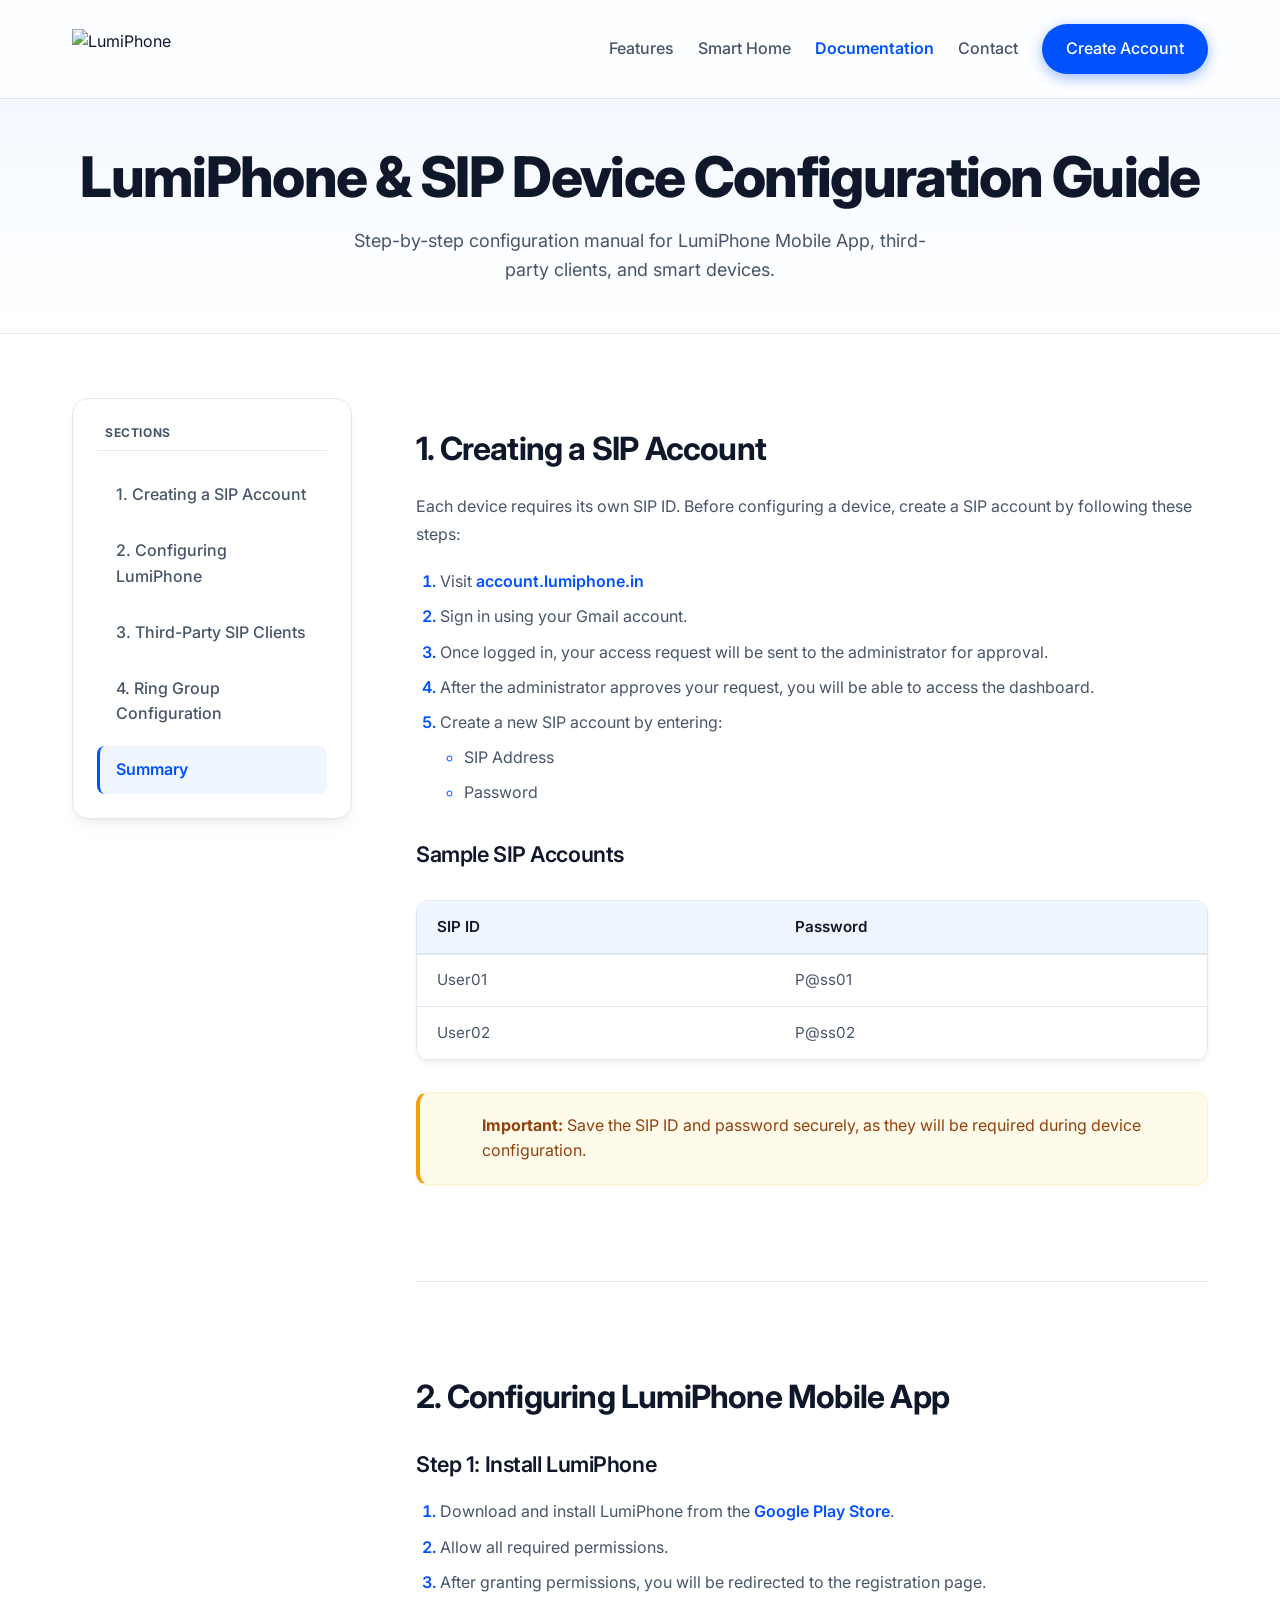
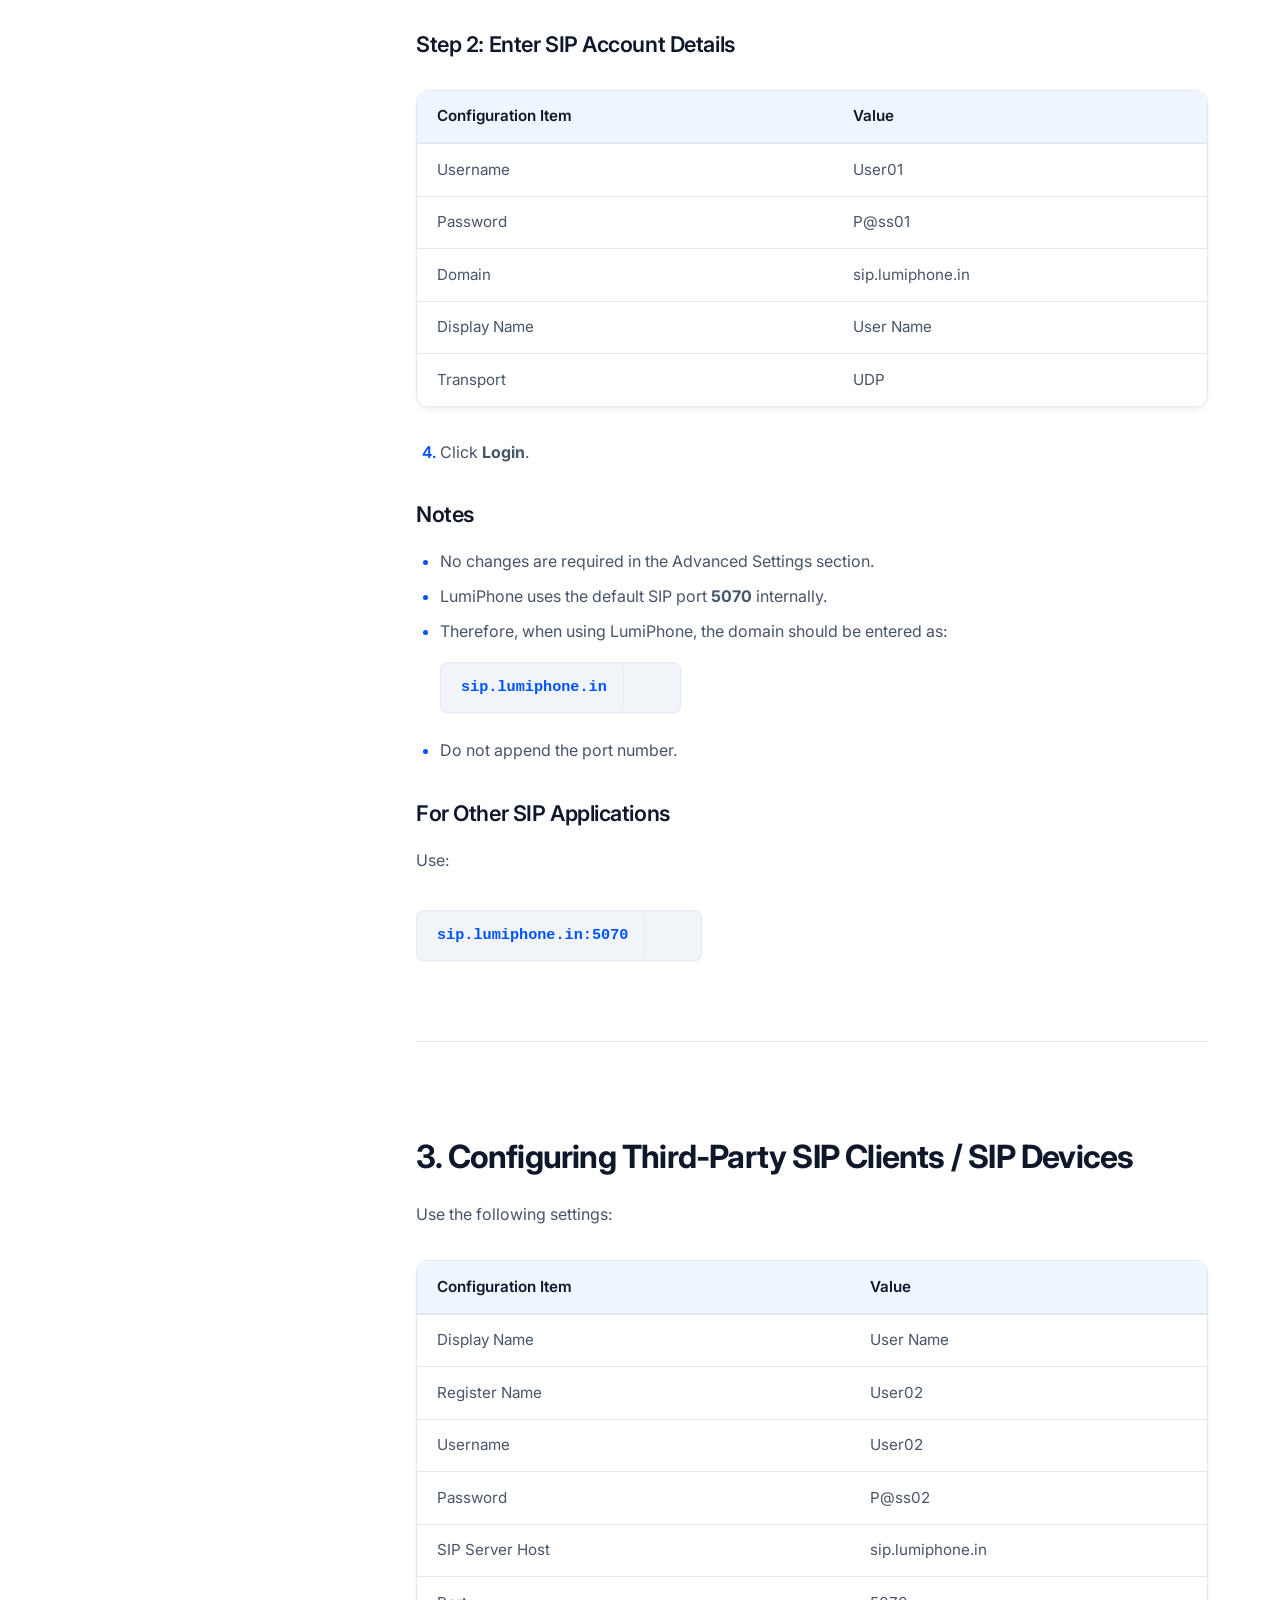
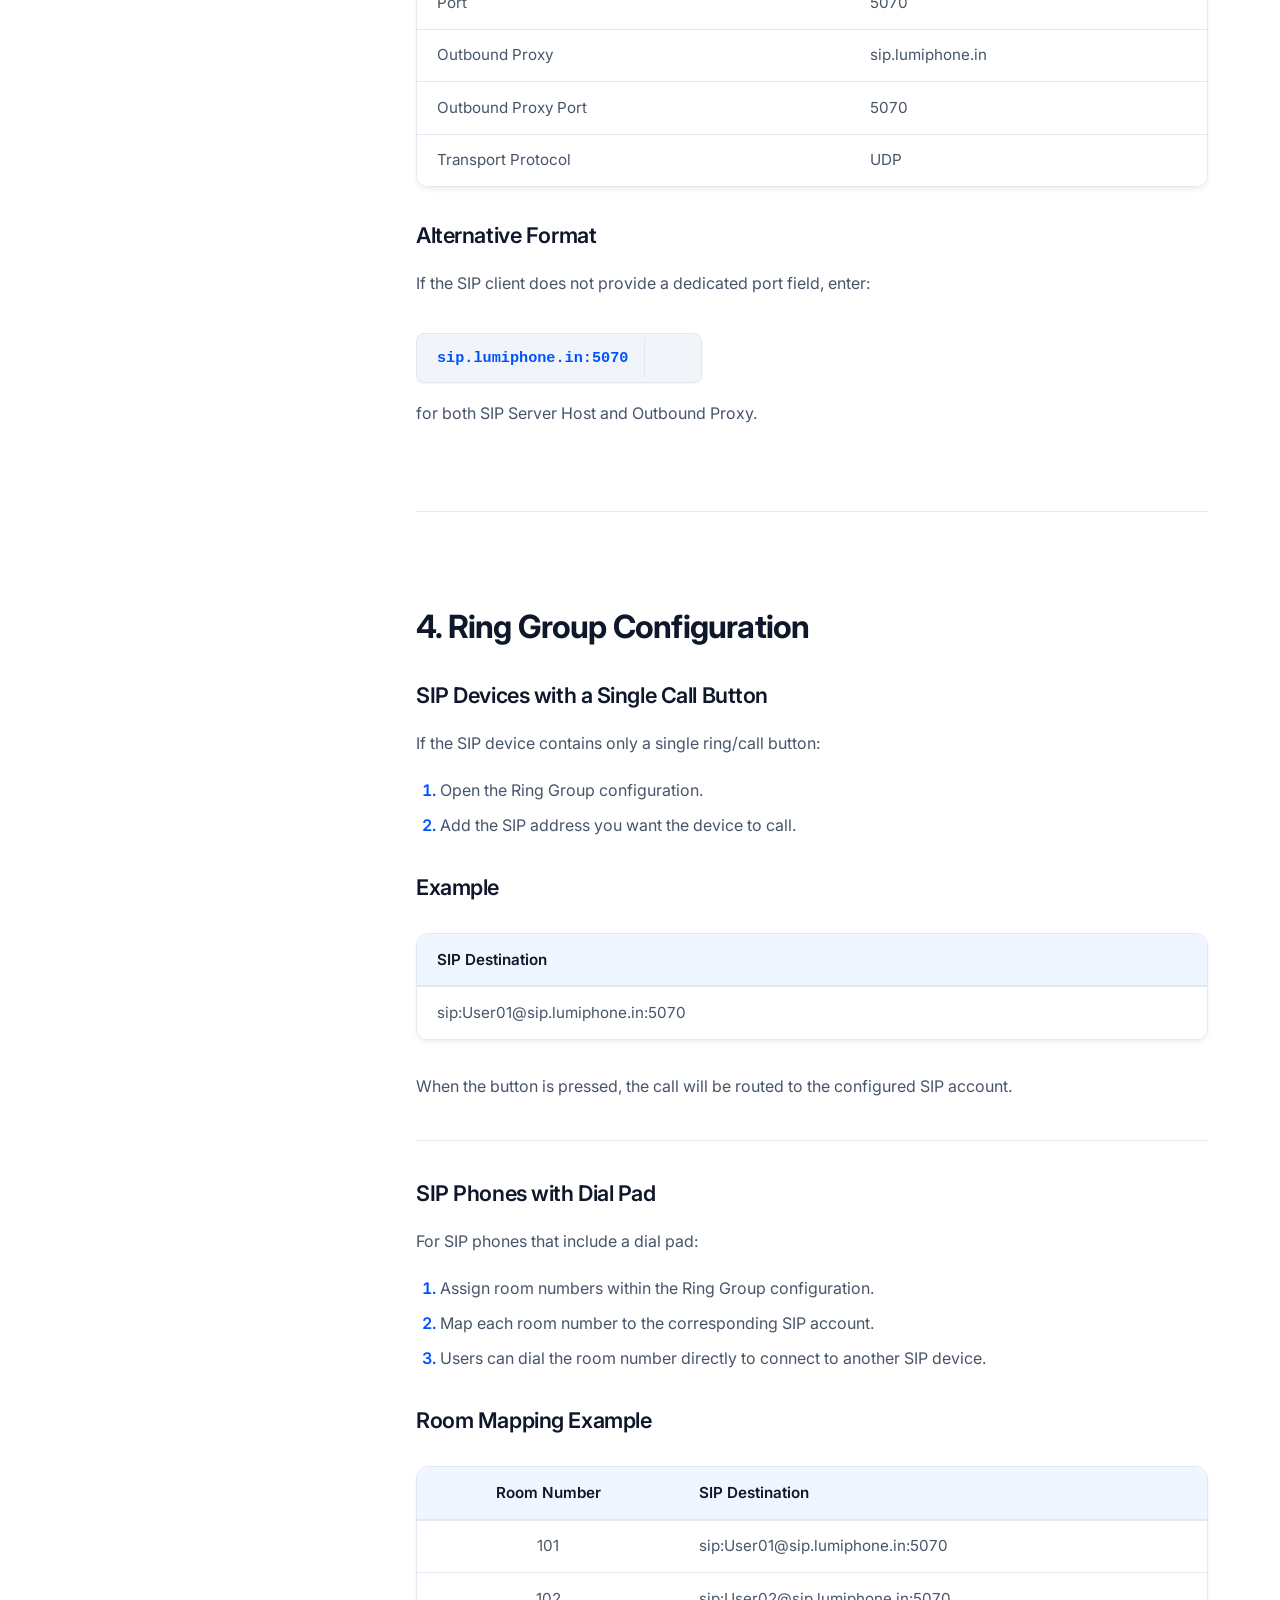
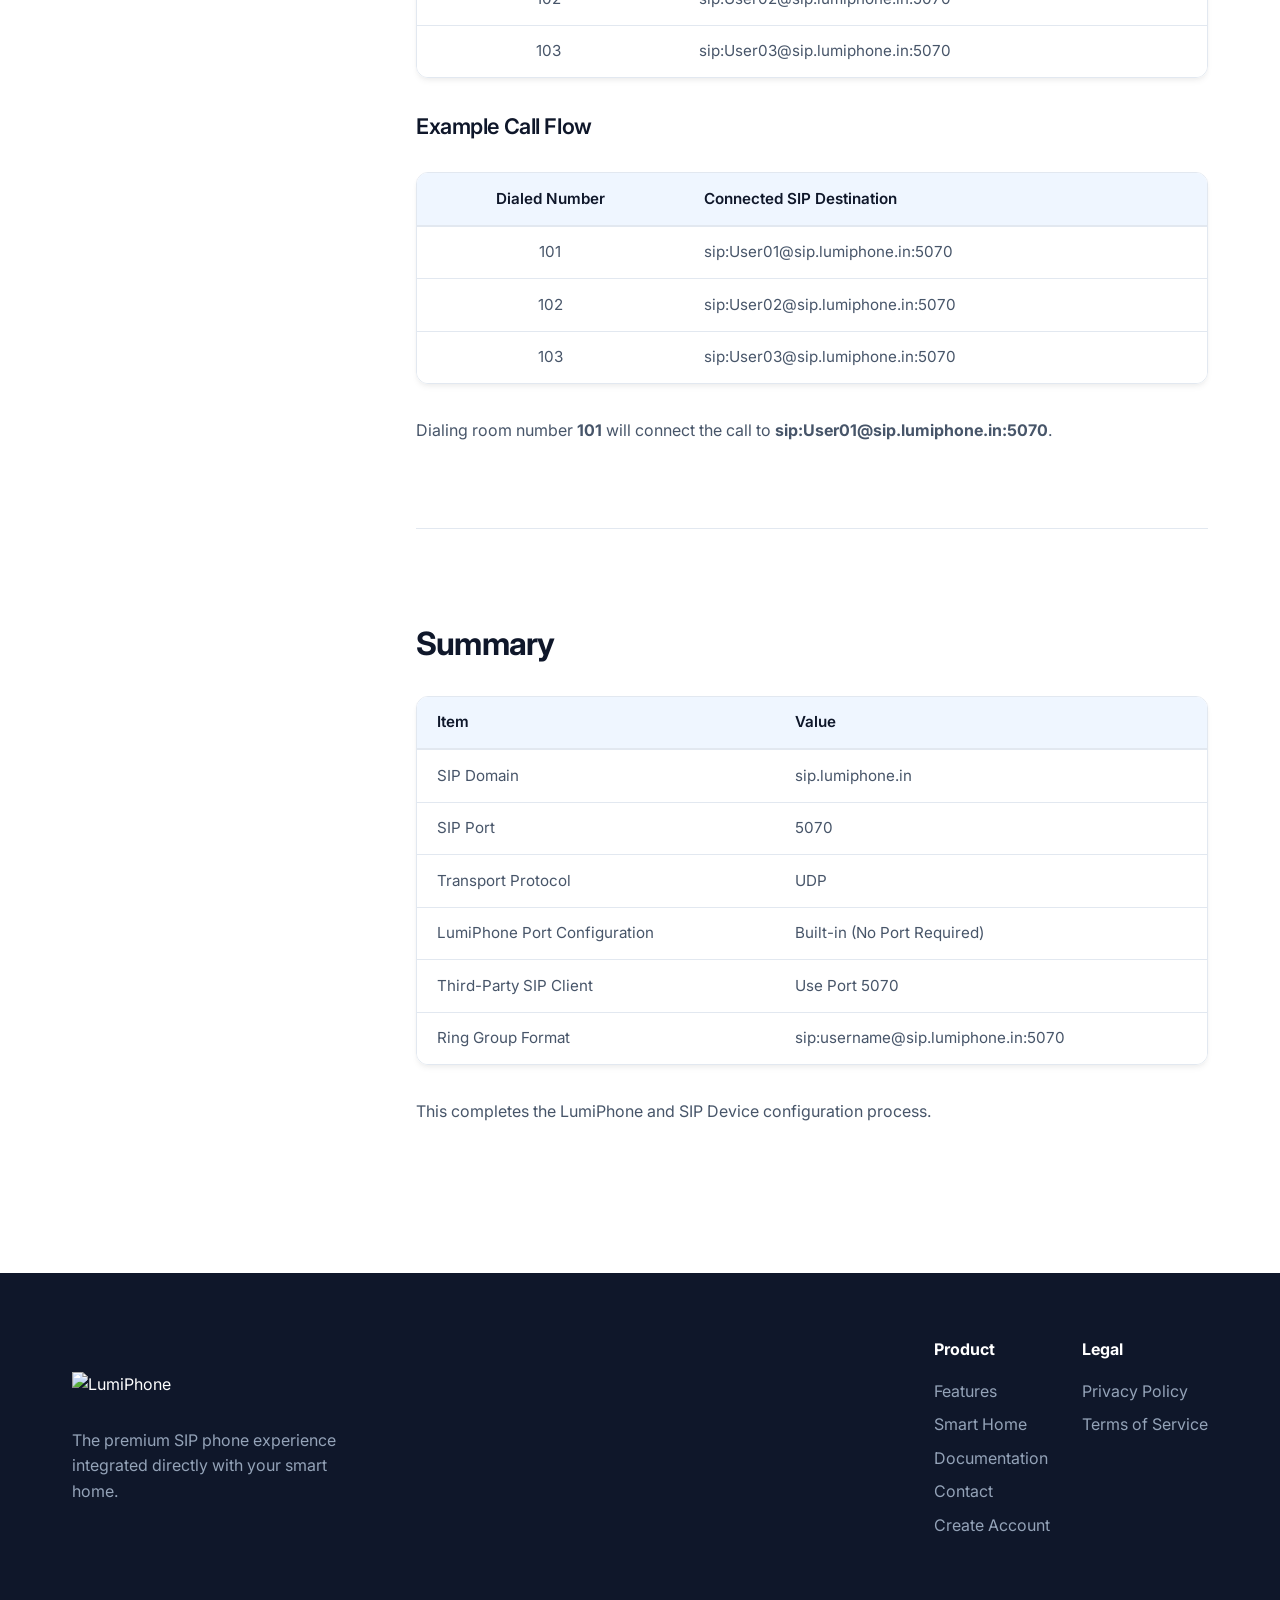
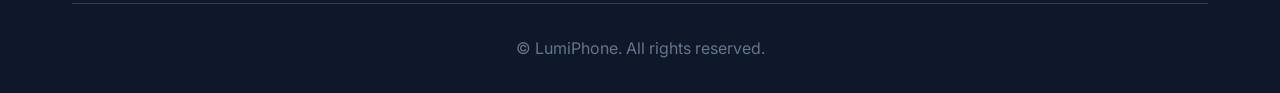
==== documentation.html @ 64482af0 "add" ====
<!DOCTYPE html>
<html lang="en">
<head>
  <meta charset="UTF-8">
  <meta name="viewport" content="width=device-width, initial-scale=1.0">
  <title>Documentation | LumiPhone</title>
  <meta name="description" content="LumiPhone & SIP Device Configuration Guide. Learn how to create a SIP account, configure the LumiPhone mobile app, setup third-party SIP clients or devices, and configure ring groups.">
  <link rel="stylesheet" href="style.css">
  <!-- Load Lucide Icons -->
  <script src="https://unpkg.com/lucide@latest"></script>
  <style>
    /* Documentation Page Layout and Styles */
    .doc-header {
      padding-top: 9rem;
      padding-bottom: 3rem;
      background: linear-gradient(180deg, var(--accent-blue) 0%, rgba(255,255,255,0) 100%);
      text-align: center;
      border-bottom: 1px solid var(--border-color);
    }
    
    .doc-header h1 {
      font-size: clamp(2.25rem, 5vw, 3.5rem);
      margin-bottom: 1rem;
      color: var(--text-primary);
      font-weight: 800;
      letter-spacing: -0.03em;
    }

    .doc-container {
      display: flex;
      gap: 4rem;
      max-width: 1200px;
      margin: 4rem auto 8rem;
      padding: 0 2rem;
    }

    .doc-sidebar {
      width: 280px;
      flex-shrink: 0;
      position: sticky;
      top: 100px;
      height: fit-content;
      align-self: flex-start;
      background: white;
      border-radius: 16px;
      padding: 1.5rem;
      border: 1px solid var(--border-color);
      box-shadow: 0 10px 15px -3px rgba(0, 0, 0, 0.05), 0 4px 6px -2px rgba(0, 0, 0, 0.05);
    }

    .doc-sidebar-title {
      font-size: 0.75rem;
      font-weight: 700;
      text-transform: uppercase;
      letter-spacing: 0.05em;
      color: var(--text-secondary);
      margin-bottom: 1.25rem;
      padding-left: 0.5rem;
      border-bottom: 1px solid var(--border-color);
      padding-bottom: 0.5rem;
    }

    .doc-sidebar-menu {
      list-style: none;
      margin: 0;
      padding: 0;
      display: flex;
      flex-direction: column;
      gap: 0.5rem;
    }

    .doc-sidebar-link {
      display: block;
      padding: 0.7rem 1rem;
      border-radius: 8px;
      color: var(--text-secondary);
      font-weight: 500;
      transition: all 0.2s ease;
      border-left: 3px solid transparent;
    }

    .doc-sidebar-link:hover {
      color: var(--primary-blue);
      background-color: var(--accent-blue);
    }

    .doc-sidebar-link.active {
      color: var(--primary-blue);
      background-color: var(--accent-blue);
      border-left-color: var(--primary-blue);
      font-weight: 600;
    }

    .doc-content {
      flex: 1;
      min-width: 0;
    }

    .doc-section {
      padding-top: 2rem;
      margin-bottom: 4rem;
      border-bottom: 1px solid var(--border-color);
      padding-bottom: 4rem;
    }

    .doc-section:last-child {
      border-bottom: none;
      margin-bottom: 0;
      padding-bottom: 0;
    }

    .doc-section h2 {
      font-size: 2rem;
      margin-bottom: 1.5rem;
      color: var(--text-primary);
      font-weight: 700;
      letter-spacing: -0.025em;
      scroll-margin-top: 110px; /* Offset for sticky nav when anchor is clicked */
    }

    .doc-section h3 {
      font-size: 1.35rem;
      margin-top: 2.25rem;
      margin-bottom: 1.25rem;
      color: var(--text-primary);
      font-weight: 600;
    }

    .doc-section h4 {
      font-size: 1.15rem;
      margin-top: 1.75rem;
      margin-bottom: 1rem;
      color: var(--text-primary);
      font-weight: 600;
    }

    .doc-section p {
      margin-bottom: 1.25rem;
      color: var(--text-secondary);
      line-height: 1.75;
    }

    /* Lists styling */
    .doc-section ol, .doc-section ul {
      margin-left: 1.5rem;
      margin-bottom: 1.5rem;
    }

    .doc-section li {
      margin-bottom: 0.5rem;
      color: var(--text-secondary);
      line-height: 1.7;
    }

    .doc-section ol li::marker {
      color: var(--primary-blue);
      font-weight: 600;
    }

    .doc-section ul li::marker {
      color: var(--primary-blue);
    }

    .doc-section ul ul, .doc-section ol ul {
      margin-top: 0.5rem;
      margin-bottom: 0.5rem;
    }

    /* Code Block with Copy Button styling */
    .code-wrapper {
      display: inline-flex;
      align-items: center;
      background-color: #f1f5f9;
      border: 1px solid var(--border-color);
      border-radius: 8px;
      margin: 1rem 0;
      position: relative;
      max-width: 100%;
      box-shadow: 0 1px 2px 0 rgba(0, 0, 0, 0.05);
    }

    .code-block {
      margin: 0;
      border: none;
      background: transparent;
      color: var(--primary-blue);
      font-family: 'Courier New', Courier, monospace;
      padding: 0.75rem 1rem 0.75rem 1.25rem;
      font-size: 0.95rem;
      font-weight: 600;
      word-break: break-all;
    }

    .copy-btn {
      background: transparent;
      border: none;
      padding: 0.75rem 1.25rem;
      cursor: pointer;
      color: var(--text-secondary);
      display: flex;
      align-items: center;
      justify-content: center;
      border-left: 1px solid var(--border-color);
      transition: all 0.2s ease;
      border-top-right-radius: 8px;
      border-bottom-right-radius: 8px;
    }

    .copy-btn:hover {
      color: var(--primary-blue);
      background-color: var(--accent-blue);
    }

    /* Styled Tables */
    .table-container {
      width: 100%;
      overflow-x: auto;
      margin: 2rem 0;
      border-radius: 12px;
      border: 1px solid var(--border-color);
      box-shadow: 0 4px 6px -1px rgba(0, 0, 0, 0.05), 0 2px 4px -1px rgba(0, 0, 0, 0.03);
    }

    table {
      width: 100%;
      border-collapse: collapse;
      font-size: 0.95rem;
      background-color: white;
    }

    th, td {
      padding: 0.85rem 1.25rem;
      text-align: left;
      white-space: nowrap; /* Prevent table lines from breaking to next line */
    }

    th {
      background-color: var(--accent-blue);
      color: var(--text-primary);
      font-weight: 600;
      border-bottom: 2px solid var(--border-color);
    }

    td {
      border-bottom: 1px solid var(--border-color);
      color: var(--text-secondary);
    }

    tr:last-child td {
      border-bottom: none;
    }

    tr:hover td {
      background-color: #f8fafc;
    }

    /* Styled Alert Box */
    .alert {
      display: flex;
      gap: 1rem;
      background-color: #fffbeb;
      border-left: 4px solid #f59e0b;
      padding: 1.25rem 1.5rem;
      border-radius: 12px;
      margin: 2rem 0;
      color: #92400e;
      border-top: 1px solid #fef3c7;
      border-right: 1px solid #fef3c7;
      border-bottom: 1px solid #fef3c7;
      box-shadow: 0 2px 4px rgba(245, 158, 11, 0.05);
    }

    .alert i {
      flex-shrink: 0;
      color: #d97706;
      width: 22px;
      height: 22px;
      margin-top: 2px;
    }

    .alert div {
      line-height: 1.6;
    }

    /* Links styling in content */
    .doc-link {
      color: var(--primary-blue);
      text-decoration: none;
      font-weight: 600;
      transition: color 0.2s ease, border-bottom 0.2s ease;
      border-bottom: 1px solid transparent;
    }

    .doc-link:hover {
      color: var(--primary-blue-hover);
      border-bottom-color: var(--primary-blue-hover);
    }

    @media (max-width: 992px) {
      .doc-container {
        flex-direction: column;
        margin-top: 3rem;
        gap: 3rem;
      }

      .doc-sidebar {
        width: 100%;
        position: relative;
        top: 0;
        border-bottom: 1px solid var(--border-color);
        padding-bottom: 2rem;
      }

      .doc-sidebar-menu {
        flex-direction: row;
        flex-wrap: wrap;
        gap: 0.5rem;
      }

      .doc-sidebar-link {
        padding: 0.5rem 1rem;
        font-size: 0.9rem;
      }
    }

    /* Mobile font reduction rule */
    @media (max-width: 768px) {
      .doc-container {
        padding: 0 1.25rem;
        margin-top: 2rem;
        gap: 2rem;
      }

      .doc-sidebar {
        padding: 1rem;
        border-radius: 12px;
      }

      .doc-sidebar-menu {
        gap: 0.25rem;
      }

      .doc-sidebar-link {
        padding: 0.4rem 0.75rem;
        font-size: 0.825rem;
      }

      .doc-header {
        padding-top: 7rem;
        padding-bottom: 2rem;
      }

      .doc-header h1 {
        font-size: 1.75rem;
      }

      .doc-header p {
        font-size: 0.95rem !important;
      }

      .doc-section {
        margin-bottom: 2.5rem;
        padding-bottom: 2.5rem;
      }

      .doc-section h2 {
        font-size: 1.45rem;
        margin-bottom: 1rem;
      }

      .doc-section h3 {
        font-size: 1.15rem;
        margin-top: 1.75rem;
        margin-bottom: 0.85rem;
      }

      .doc-section h4 {
        font-size: 1.05rem;
        margin-top: 1.5rem;
      }

      .doc-section p, 
      .doc-section li,
      .alert div {
        font-size: 0.875rem; /* Reduced font size of document in mobile */
        line-height: 1.6;
      }

      .code-wrapper {
        margin: 0.5rem 0;
      }

      .code-block {
        padding: 0.6rem 0.75rem 0.6rem 1rem;
        font-size: 0.85rem;
      }

      .copy-btn {
        padding: 0.6rem 0.75rem;
      }

      table {
        font-size: 0.85rem;
      }

      th, td {
        padding: 0.65rem 0.95rem;
      }

      .alert {
        padding: 1rem 1.25rem;
        margin: 1.5rem 0;
      }

      .alert i {
        width: 18px;
        height: 18px;
      }
    }
  </style>
</head>
<body>

  <!-- Navbar -->
  <nav class="navbar" id="navbar">
    <div class="container flex justify-between items-center relative">
      <div class="flex items-center gap-2">
        <a href="index.html" style="display: flex; align-items: center;">
          <img src="https://lumielectronics.com/wp-content/uploads/2025/09/logo-06-removebg-preview-removebg-preview.png" alt="LumiPhone" style="height: 40px; width: auto; object-fit: contain;">
        </a>
      </div>

      <!-- Hamburger Button -->
      <button class="mobile-menu-btn" id="mobile-menu-btn" aria-label="Toggle Menu">
        <i data-lucide="menu" id="menu-icon"></i>
      </button>

      <!-- Nav Links -->
      <div class="nav-links" id="nav-links">
        <a href="index.html#features" class="nav-link">Features</a>
        <a href="index.html#smart-home" class="nav-link">Smart Home</a>
        <a href="documentation.html" class="nav-link active" style="color: var(--primary-blue); font-weight: 600;">Documentation</a>
        <a href="contact.html" class="nav-link">Contact</a>
        <a href="https://account.lumiphone.in" target="_blank" rel="noopener noreferrer" class="btn btn-primary nav-cta">
          Create Account
        </a>
      </div>
    </div>
  </nav>

  <!-- Doc Header -->
  <header class="doc-header">
    <div class="container">
      <h1>LumiPhone & SIP Device Configuration Guide</h1>
      <p class="text-secondary" style="font-size: 1.125rem; max-width: 600px; margin: 0 auto;">
        Step-by-step configuration manual for LumiPhone Mobile App, third-party clients, and smart devices.
      </p>
    </div>
  </header>

  <!-- Doc Container -->
  <div class="doc-container">
    
    <!-- Sidebar Navigation -->
    <aside class="doc-sidebar">
      <div class="doc-sidebar-title">Sections</div>
      <ul class="doc-sidebar-menu">
        <li><a href="#creating-sip-account" class="doc-sidebar-link active">1. Creating a SIP Account</a></li>
        <li><a href="#configuring-lumiphone" class="doc-sidebar-link">2. Configuring LumiPhone</a></li>
        <li><a href="#configuring-third-party" class="doc-sidebar-link">3. Third-Party SIP Clients</a></li>
        <li><a href="#ring-group-configuration" class="doc-sidebar-link">4. Ring Group Configuration</a></li>
        <li><a href="#summary" class="doc-sidebar-link">Summary</a></li>
      </ul>
    </aside>

    <!-- Main Content -->
    <main class="doc-content">
      
      <!-- Section 1 -->
      <section id="creating-sip-account" class="doc-section">
        <h2>1. Creating a SIP Account</h2>
        <p>Each device requires its own SIP ID. Before configuring a device, create a SIP account by following these steps:</p>
        <ol>
          <li>Visit <a href="https://account.lumiphone.in" target="_blank" rel="noopener noreferrer" class="doc-link">account.lumiphone.in</a></li>
          <li>Sign in using your Gmail account.</li>
          <li>Once logged in, your access request will be sent to the administrator for approval.</li>
          <li>After the administrator approves your request, you will be able to access the dashboard.</li>
          <li>Create a new SIP account by entering:
            <ul>
              <li>SIP Address</li>
              <li>Password</li>
            </ul>
          </li>
        </ol>

        <h3>Sample SIP Accounts</h3>
        <div class="table-container">
          <table>
            <thead>
              <tr>
                <th>SIP ID</th>
                <th>Password</th>
              </tr>
            </thead>
            <tbody>
              <tr>
                <td>User01</td>
                <td>P@ss01</td>
              </tr>
              <tr>
                <td>User02</td>
                <td>P@ss02</td>
              </tr>
            </tbody>
          </table>
        </div>

        <div class="alert">
          <i data-lucide="alert-circle"></i>
          <div>
            <strong>Important:</strong> Save the SIP ID and password securely, as they will be required during device configuration.
          </div>
        </div>
      </section>

      <!-- Section 2 -->
      <section id="configuring-lumiphone" class="doc-section">
        <h2>2. Configuring LumiPhone Mobile App</h2>
        
        <h3>Step 1: Install LumiPhone</h3>
        <ol>
          <li>Download and install LumiPhone from the <a href="https://play.google.com/store/apps/details?id=com.lumiphone.mobile" target="_blank" rel="noopener noreferrer" class="doc-link">Google Play Store</a>.</li>
          <li>Allow all required permissions.</li>
          <li>After granting permissions, you will be redirected to the registration page.</li>
        </ol>

        <h3>Step 2: Enter SIP Account Details</h3>
        <div class="table-container">
          <table>
            <thead>
              <tr>
                <th>Configuration Item</th>
                <th>Value</th>
              </tr>
            </thead>
            <tbody>
              <tr>
                <td>Username</td>
                <td>User01</td>
              </tr>
              <tr>
                <td>Password</td>
                <td>P@ss01</td>
              </tr>
              <tr>
                <td>Domain</td>
                <td>sip.lumiphone.in</td>
              </tr>
              <tr>
                <td>Display Name</td>
                <td>User Name</td>
              </tr>
              <tr>
                <td>Transport</td>
                <td>UDP</td>
              </tr>
            </tbody>
          </table>
        </div>

        <ol start="4">
          <li>Click <strong>Login</strong>.</li>
        </ol>

        <h3>Notes</h3>
        <ul>
          <li>No changes are required in the Advanced Settings section.</li>
          <li>LumiPhone uses the default SIP port <strong>5070</strong> internally.</li>
          <li>Therefore, when using LumiPhone, the domain should be entered as:
            <br>
            <div class="code-wrapper">
              <code class="code-block">sip.lumiphone.in</code>
              <button class="copy-btn" onclick="copyCode(this, 'sip.lumiphone.in')" aria-label="Copy to clipboard" title="Copy to clipboard">
                <i data-lucide="copy" style="width: 16px; height: 16px;"></i>
              </button>
            </div>
          </li>
          <li>Do not append the port number.</li>
        </ul>

        <h3>For Other SIP Applications</h3>
        <p>Use:</p>
        <div class="code-wrapper">
          <code class="code-block">sip.lumiphone.in:5070</code>
          <button class="copy-btn" onclick="copyCode(this, 'sip.lumiphone.in:5070')" aria-label="Copy to clipboard" title="Copy to clipboard">
            <i data-lucide="copy" style="width: 16px; height: 16px;"></i>
          </button>
        </div>
      </section>

      <!-- Section 3 -->
      <section id="configuring-third-party" class="doc-section">
        <h2>3. Configuring Third-Party SIP Clients / SIP Devices</h2>
        <p>Use the following settings:</p>
        <div class="table-container">
          <table>
            <thead>
              <tr>
                <th>Configuration Item</th>
                <th>Value</th>
              </tr>
            </thead>
            <tbody>
              <tr>
                <td>Display Name</td>
                <td>User Name</td>
              </tr>
              <tr>
                <td>Register Name</td>
                <td>User02</td>
              </tr>
              <tr>
                <td>Username</td>
                <td>User02</td>
              </tr>
              <tr>
                <td>Password</td>
                <td>P@ss02</td>
              </tr>
              <tr>
                <td>SIP Server Host</td>
                <td>sip.lumiphone.in</td>
              </tr>
              <tr>
                <td>Port</td>
                <td>5070</td>
              </tr>
              <tr>
                <td>Outbound Proxy</td>
                <td>sip.lumiphone.in</td>
              </tr>
              <tr>
                <td>Outbound Proxy Port</td>
                <td>5070</td>
              </tr>
              <tr>
                <td>Transport Protocol</td>
                <td>UDP</td>
              </tr>
            </tbody>
          </table>
        </div>

        <h3>Alternative Format</h3>
        <p>If the SIP client does not provide a dedicated port field, enter:</p>
        <div class="code-wrapper">
          <code class="code-block">sip.lumiphone.in:5070</code>
          <button class="copy-btn" onclick="copyCode(this, 'sip.lumiphone.in:5070')" aria-label="Copy to clipboard" title="Copy to clipboard">
            <i data-lucide="copy" style="width: 16px; height: 16px;"></i>
          </button>
        </div>
        <p>for both SIP Server Host and Outbound Proxy.</p>
      </section>

      <!-- Section 4 -->
      <section id="ring-group-configuration" class="doc-section">
        <h2>4. Ring Group Configuration</h2>
        
        <h3>SIP Devices with a Single Call Button</h3>
        <p>If the SIP device contains only a single ring/call button:</p>
        <ol>
          <li>Open the Ring Group configuration.</li>
          <li>Add the SIP address you want the device to call.</li>
        </ol>

        <h3>Example</h3>
        <div class="table-container">
          <table>
            <thead>
              <tr>
                <th>SIP Destination</th>
              </tr>
            </thead>
            <tbody>
              <tr>
                <td>sip:User01@sip.lumiphone.in:5070</td>
              </tr>
            </tbody>
          </table>
        </div>

        <p>When the button is pressed, the call will be routed to the configured SIP account.</p>

        <hr style="margin: 2.5rem 0; border: 0; border-top: 1px solid var(--border-color);">

        <h3>SIP Phones with Dial Pad</h3>
        <p>For SIP phones that include a dial pad:</p>
        <ol>
          <li>Assign room numbers within the Ring Group configuration.</li>
          <li>Map each room number to the corresponding SIP account.</li>
          <li>Users can dial the room number directly to connect to another SIP device.</li>
        </ol>

        <h3>Room Mapping Example</h3>
        <div class="table-container">
          <table>
            <thead>
              <tr>
                <th style="text-align: center;">Room Number</th>
                <th>SIP Destination</th>
              </tr>
            </thead>
            <tbody>
              <tr>
                <td style="text-align: center;">101</td>
                <td>sip:User01@sip.lumiphone.in:5070</td>
              </tr>
              <tr>
                <td style="text-align: center;">102</td>
                <td>sip:User02@sip.lumiphone.in:5070</td>
              </tr>
              <tr>
                <td style="text-align: center;">103</td>
                <td>sip:User03@sip.lumiphone.in:5070</td>
              </tr>
            </tbody>
          </table>
        </div>

        <h3>Example Call Flow</h3>
        <div class="table-container">
          <table>
            <thead>
              <tr>
                <th style="text-align: center;">Dialed Number</th>
                <th>Connected SIP Destination</th>
              </tr>
            </thead>
            <tbody>
              <tr>
                <td style="text-align: center;">101</td>
                <td>sip:User01@sip.lumiphone.in:5070</td>
              </tr>
              <tr>
                <td style="text-align: center;">102</td>
                <td>sip:User02@sip.lumiphone.in:5070</td>
              </tr>
              <tr>
                <td style="text-align: center;">103</td>
                <td>sip:User03@sip.lumiphone.in:5070</td>
              </tr>
            </tbody>
          </table>
        </div>

        <p>Dialing room number <strong>101</strong> will connect the call to <strong>sip:User01@sip.lumiphone.in:5070</strong>.</p>
      </section>

      <!-- Summary Section -->
      <section id="summary" class="doc-section">
        <h2>Summary</h2>
        <div class="table-container">
          <table>
            <thead>
              <tr>
                <th>Item</th>
                <th>Value</th>
              </tr>
            </thead>
            <tbody>
              <tr>
                <td>SIP Domain</td>
                <td>sip.lumiphone.in</td>
              </tr>
              <tr>
                <td>SIP Port</td>
                <td>5070</td>
              </tr>
              <tr>
                <td>Transport Protocol</td>
                <td>UDP</td>
              </tr>
              <tr>
                <td>LumiPhone Port Configuration</td>
                <td>Built-in (No Port Required)</td>
              </tr>
              <tr>
                <td>Third-Party SIP Client</td>
                <td>Use Port 5070</td>
              </tr>
              <tr>
                <td>Ring Group Format</td>
                <td>sip:username@sip.lumiphone.in:5070</td>
              </tr>
            </tbody>
          </table>
        </div>

        <p>This completes the LumiPhone and SIP Device configuration process.</p>
      </section>

    </main>

  </div>

  <!-- Footer -->
  <footer class="footer">
    <div class="container">
      <div class="flex justify-between items-center" style="flex-wrap: wrap; gap: 2rem;">
        <div>
          <div class="flex items-center gap-2" style="margin-bottom: 1rem;">
            <a href="index.html" style="display: flex; align-items: center;">
              <img src="https://lumielectronics.com/wp-content/uploads/2025/09/logo-06-removebg-preview-removebg-preview.png" alt="LumiPhone" style="height: 40px; width: auto; object-fit: contain;">
            </a>
          </div>
          <p style="color: #94a3b8; max-width: 300px;">
            The premium SIP phone experience integrated directly with your smart home.
          </p>
        </div>
        <div class="flex gap-8">
          <div class="flex flex-col gap-2">
            <strong style="margin-bottom: 0.5rem; color: white;">Product</strong>
            <a href="index.html#features" class="footer-link">Features</a>
            <a href="index.html#smart-home" class="footer-link">Smart Home</a>
            <a href="documentation.html" class="footer-link">Documentation</a>
            <a href="contact.html" class="footer-link">Contact</a>
            <a href="https://account.lumiphone.in" class="footer-link">Create Account</a>
          </div>
          <div class="flex flex-col gap-2">
            <strong style="margin-bottom: 0.5rem; color: white;">Legal</strong>
            <a href="#" class="footer-link">Privacy Policy</a>
            <a href="#" class="footer-link">Terms of Service</a>
          </div>
        </div>
      </div>
      <div style="margin-top: 4rem; padding-top: 2rem; border-top: 1px solid #334155; text-align: center; color: #64748b;">
        &copy; <span id="year"></span> LumiPhone. All rights reserved.
      </div>
    </div>
  </footer>

  <script src="app.js"></script>
  <script>
    // Copy Code to Clipboard Function
    function copyCode(button, text) {
      navigator.clipboard.writeText(text).then(() => {
        const iconElement = button.querySelector('i');
        iconElement.setAttribute('data-lucide', 'check');
        iconElement.style.color = '#22c55e';
        lucide.createIcons();
        button.style.backgroundColor = '#dcfce7';
        
        setTimeout(() => {
          iconElement.setAttribute('data-lucide', 'copy');
          iconElement.style.color = '';
          button.style.backgroundColor = '';
          lucide.createIcons();
        }, 2000);
      }).catch(err => {
        console.error('Failed to copy text: ', err);
      });
    }

    // Active Sidebar Link Highlighting on Scroll
    document.addEventListener('DOMContentLoaded', () => {
      const sections = document.querySelectorAll('.doc-section');
      const sidebarLinks = document.querySelectorAll('.doc-sidebar-link');

      const options = {
        root: null,
        rootMargin: '-20% 0px -60% 0px',
        threshold: 0
      };

      const observer = new IntersectionObserver((entries) => {
        entries.forEach(entry => {
          if (entry.isIntersecting) {
            const id = entry.target.getAttribute('id');
            sidebarLinks.forEach(link => {
              if (link.getAttribute('href') === `#${id}`) {
                link.classList.add('active');
              } else {
                link.classList.remove('active');
              }
            });
          }
        });
      }, options);

      sections.forEach(section => {
        observer.observe(section);
      });
    });
  </script>
</body>
</html>
---- style.css ----
@import url('https://fonts.googleapis.com/css2?family=Inter:wght@300;400;500;600;700&display=swap');

:root {
  --bg-color: #ffffff;
  --text-primary: #0f172a;
  --text-secondary: #475569;
  --primary-blue: #0052FF;
  --primary-blue-hover: #0042cc;
  --accent-blue: #eff6ff;
  --border-color: #e2e8f0;
  
  --glass-bg: rgba(255, 255, 255, 0.8);
  --glass-border: rgba(255, 255, 255, 0.4);
}

* {
  box-sizing: border-box;
  margin: 0;
  padding: 0;
}

html {
  scroll-behavior: smooth;
}

body {
  font-family: 'Inter', sans-serif;
  background-color: var(--bg-color);
  color: var(--text-primary);
  line-height: 1.6;
  overflow-x: hidden;
  -webkit-font-smoothing: antialiased;
}

/* Typography */
h1, h2, h3, h4, h5, h6 {
  font-weight: 700;
  line-height: 1.2;
  letter-spacing: -0.02em;
}

h1 { font-size: clamp(2.5rem, 5vw, 4rem); }
h2 { font-size: clamp(2rem, 4vw, 3rem); }
h3 { font-size: 1.5rem; }

a {
  text-decoration: none;
  color: inherit;
}

/* Layout Utilities */
.container {
  max-width: 1200px;
  margin: 0 auto;
  padding: 0 2rem;
}

.flex { display: flex; }
.items-center { align-items: center; }
.justify-between { justify-content: space-between; }
.justify-center { justify-content: center; }
.flex-col { flex-direction: column; }
.gap-2 { gap: 0.5rem; }
.gap-4 { gap: 1rem; }
.gap-6 { gap: 1.5rem; }
.gap-8 { gap: 2rem; }
.gap-12 { gap: 3rem; }

.w-full { width: 100%; }
.h-full { height: 100%; }

/* Buttons */
.btn {
  display: inline-flex;
  align-items: center;
  justify-content: center;
  padding: 0.75rem 1.5rem;
  border-radius: 9999px;
  font-weight: 500;
  transition: all 0.2s cubic-bezier(0.4, 0, 0.2, 1);
  cursor: pointer;
  border: none;
  font-size: 1rem;
  gap: 0.5rem;
}

.btn-primary {
  background-color: var(--primary-blue);
  color: white;
  box-shadow: 0 4px 14px 0 rgba(0, 82, 255, 0.39);
}

.btn-primary:hover {
  background-color: var(--primary-blue-hover);
  transform: translateY(-2px);
  box-shadow: 0 6px 20px rgba(0, 82, 255, 0.4);
}

.btn-outline {
  background-color: transparent;
  color: var(--text-primary);
  border: 1px solid var(--border-color);
}

.btn-outline:hover {
  background-color: var(--accent-blue);
  border-color: var(--primary-blue);
  color: var(--primary-blue);
}

/* Glassmorphism Navigation */
.navbar {
  position: fixed;
  top: 0;
  left: 0;
  right: 0;
  z-index: 1000;
  background: var(--glass-bg);
  backdrop-filter: blur(12px);
  -webkit-backdrop-filter: blur(12px);
  border-bottom: 1px solid var(--border-color);
  padding: 1.5rem 0;
  transition: all 0.3s ease;
}

.navbar.shadow {
  padding: 1rem 0;
  box-shadow: 0 4px 6px -1px rgba(0, 0, 0, 0.05);
}

/* Cards */
.card {
  background: white;
  border-radius: 24px;
  padding: 2rem;
  border: 1px solid var(--border-color);
  box-shadow: 0 4px 6px -1px rgba(0, 0, 0, 0.05), 0 2px 4px -1px rgba(0, 0, 0, 0.03);
  transition: all 0.3s cubic-bezier(0.4, 0, 0.2, 1);
}

.card:hover {
  transform: translateY(-8px);
  box-shadow: 0 20px 25px -5px rgba(0, 0, 0, 0.1), 0 10px 10px -5px rgba(0, 0, 0, 0.04);
  border-color: var(--primary-blue);
}

.card-icon {
  width: 48px;
  height: 48px;
  border-radius: 12px;
  background: var(--accent-blue);
  color: var(--primary-blue);
  display: flex;
  align-items: center;
  justify-content: center;
  margin-bottom: 1.5rem;
}

/* Hero Section */
.hero {
  padding: 8rem 0 4rem;
  min-height: 100vh;
  display: flex;
  align-items: center;
  position: relative;
  overflow: hidden;
}

.hero-bg-gradient {
  position: absolute;
  top: -20%;
  right: -10%;
  width: 60%;
  height: 80%;
  background: radial-gradient(circle, rgba(0,82,255,0.15) 0%, rgba(255,255,255,0) 70%);
  z-index: -1;
  border-radius: 50%;
  filter: blur(60px);
}

.text-gradient {
  background: linear-gradient(135deg, var(--text-primary) 0%, var(--primary-blue) 100%);
  -webkit-background-clip: text;
  -webkit-text-fill-color: transparent;
  background-clip: text;
}

.text-secondary {
  color: var(--text-secondary);
}

/* Section */
.section {
  padding: 6rem 0;
}

.section-title {
  text-align: center;
  margin-bottom: 4rem;
}

/* Logo Ticker */
.logo-ticker-container {
  width: 100%;
  overflow: hidden;
  white-space: nowrap;
  position: relative;
  display: flex;
}

.logo-ticker-container::before,
.logo-ticker-container::after {
  content: "";
  position: absolute;
  top: 0;
  width: 150px;
  height: 100%;
  z-index: 2;
}

.logo-ticker-container::before {
  left: 0;
  background: linear-gradient(to right, var(--bg-color) 0%, transparent 100%);
}

.logo-ticker-container::after {
  right: 0;
  background: linear-gradient(to left, var(--bg-color) 0%, transparent 100%);
}

.logo-ticker {
  display: inline-flex;
  align-items: center;
  animation: ticker 40s linear infinite;
}

.logo-ticker:hover {
  animation-play-state: paused;
}

@keyframes ticker {
  0% { transform: translateX(0); }
  100% { transform: translateX(-100%); }
}

.brand-logo {
  height: 40px;
  max-width: 140px;
  object-fit: contain;
  margin: 0 2.5rem;
  transition: transform 0.3s ease;
}

.brand-logo:hover {
  transform: scale(1.05);
}

/* Features Grid */
.grid { display: grid; gap: 2rem; }
.grid-cols-2 { grid-template-columns: repeat(2, 1fr); }
.grid-cols-3 { grid-template-columns: repeat(3, 1fr); }

/* Integrations UI mockup */
.mockup-container {
  position: relative;
  border-radius: 24px;
  border: 1px solid var(--border-color);
  background: var(--bg-color);
  box-shadow: 0 25px 50px -12px rgba(0, 0, 0, 0.25);
  overflow: hidden;
  padding: 2rem;
}

.mockup-header {
  display: flex;
  gap: 0.5rem;
  margin-bottom: 1.5rem;
}

.mockup-dot {
  width: 12px;
  height: 12px;
  border-radius: 50%;
  background: #e2e8f0;
}

.mockup-dot:nth-child(1) { background: #ff5f56; }
.mockup-dot:nth-child(2) { background: #ffbd2e; }
.mockup-dot:nth-child(3) { background: #27c93f; }

/* Animations */
@keyframes fadeInUp {
  from {
    opacity: 0;
    transform: translateY(30px);
  }
  to {
    opacity: 1;
    transform: translateY(0);
  }
}

.animate-fade-in-up {
  opacity: 0;
  animation: fadeInUp 0.8s cubic-bezier(0.16, 1, 0.3, 1) forwards;
}

.delay-100 { animation-delay: 100ms; }
.delay-200 { animation-delay: 200ms; }
.delay-300 { animation-delay: 300ms; }

/* Switch Toggle CSS */
.toggle-switch {
  position: relative;
  display: inline-block;
  width: 50px;
  height: 28px;
}

.toggle-switch input {
  opacity: 0;
  width: 0;
  height: 0;
}

.slider {
  position: absolute;
  cursor: pointer;
  top: 0;
  left: 0;
  right: 0;
  bottom: 0;
  background-color: var(--border-color);
  transition: .4s;
  border-radius: 34px;
}

.slider:before {
  position: absolute;
  content: "";
  height: 20px;
  width: 20px;
  left: 4px;
  bottom: 4px;
  background-color: white;
  transition: .4s;
  border-radius: 50%;
}

input:checked + .slider {
  background-color: var(--primary-blue);
}

input:checked + .slider:before {
  transform: translateX(22px);
}

/* Footer */
.footer {
  background: #0f172a;
  color: white;
  padding: 4rem 0 2rem;
}

.footer-link {
  color: #94a3b8;
  transition: color 0.2s;
}

.footer-link:hover {
  color: white;
}

/* Navigation Links */
.nav-links {
  display: flex;
  align-items: center;
  gap: 1.5rem;
}

.nav-link {
  color: var(--text-secondary);
  font-weight: 500;
  transition: color 0.2s;
}

.nav-link:hover {
  color: var(--primary-blue);
}

.mobile-menu-btn {
  display: none;
  background: none;
  border: none;
  cursor: pointer;
  color: var(--text-primary);
  padding: 0.5rem;
}

.relative {
  position: relative;
}

/* Responsive */
@media (max-width: 768px) {
  .container {
    padding: 0 1rem;
  }

  .mobile-menu-btn {
    display: block;
    z-index: 1001;
  }

  .nav-links {
    position: absolute;
    top: 100%;
    left: 0;
    right: 0;
    background: var(--bg-color);
    flex-direction: column;
    padding: 2rem;
    gap: 1.5rem;
    border-bottom: 1px solid var(--border-color);
    box-shadow: 0 10px 15px -3px rgba(0, 0, 0, 0.1);
    
    /* Hidden by default on mobile */
    opacity: 0;
    visibility: hidden;
    transform: translateY(-10px);
    transition: all 0.3s ease;
  }

  .nav-links.active {
    opacity: 1;
    visibility: visible;
    transform: translateY(0);
  }

  .nav-link {
    font-size: 1.125rem;
    width: 100%;
    text-align: center;
  }

  .nav-cta {
    width: 100%;
  }

  .grid-cols-2, .grid-cols-3 {
    grid-template-columns: 1fr;
  }
  
  .hero {
    padding: 7rem 0 3rem;
  }
  
  .hero .flex {
    flex-direction: column;
    text-align: left;
  }
  
  .hero-bg-gradient {
    width: 100%;
    height: 60%;
    top: 0;
    right: 0;
  }

  .w-full h1, .w-full p {
    text-align: left;
  }

  .hero h1 {
    font-size: 2rem !important; /* Reduced for mobile */
  }

  .btn-group {
    justify-content: flex-start;
  }
  
  .mockup-container {
    margin-top: 2rem;
    padding: 1.5rem;
  }
  
  /* Fix Smart Home Section Ordering */
  #smart-home .flex {
    flex-direction: column;
  }
  
  #smart-home .w-full[style*="order: 2"] {
    order: 1 !important;
  }
  
  #smart-home .w-full[style*="order: 1"] {
    order: 2 !important;
  }

  /* Fix switch toggle wrapping on very small screens */
  .toggle-switch {
    flex-shrink: 0;
  }
  
  .card {
    padding: 1.5rem;
  }

  /* Perfect alignment for Lumi Dashboard cards on mobile */
  .mockup-container .card {
    padding: 1.25rem !important;
    display: grid !important;
    grid-template-columns: auto 1fr auto;
    grid-template-areas: 
      "icon . toggle"
      "text text text";
    align-items: center;
    row-gap: 1rem;
  }

  /* "Unwrap" the flex container that holds the icon and text */
  .mockup-container .card > .flex {
    display: contents !important;
  }

  .mockup-container .card-icon {
    grid-area: icon;
    margin-bottom: 0 !important;
  }

  .mockup-container .toggle-switch {
    grid-area: toggle;
    justify-self: end;
  }

  /* The text container */
  .mockup-container .card > .flex > div:not(.card-icon) {
    grid-area: text;
  }

  .mockup-container .card div[style*="font-weight: 600"] {
    font-size: 1.125rem !important;
    white-space: normal;
    overflow: visible;
  }
}
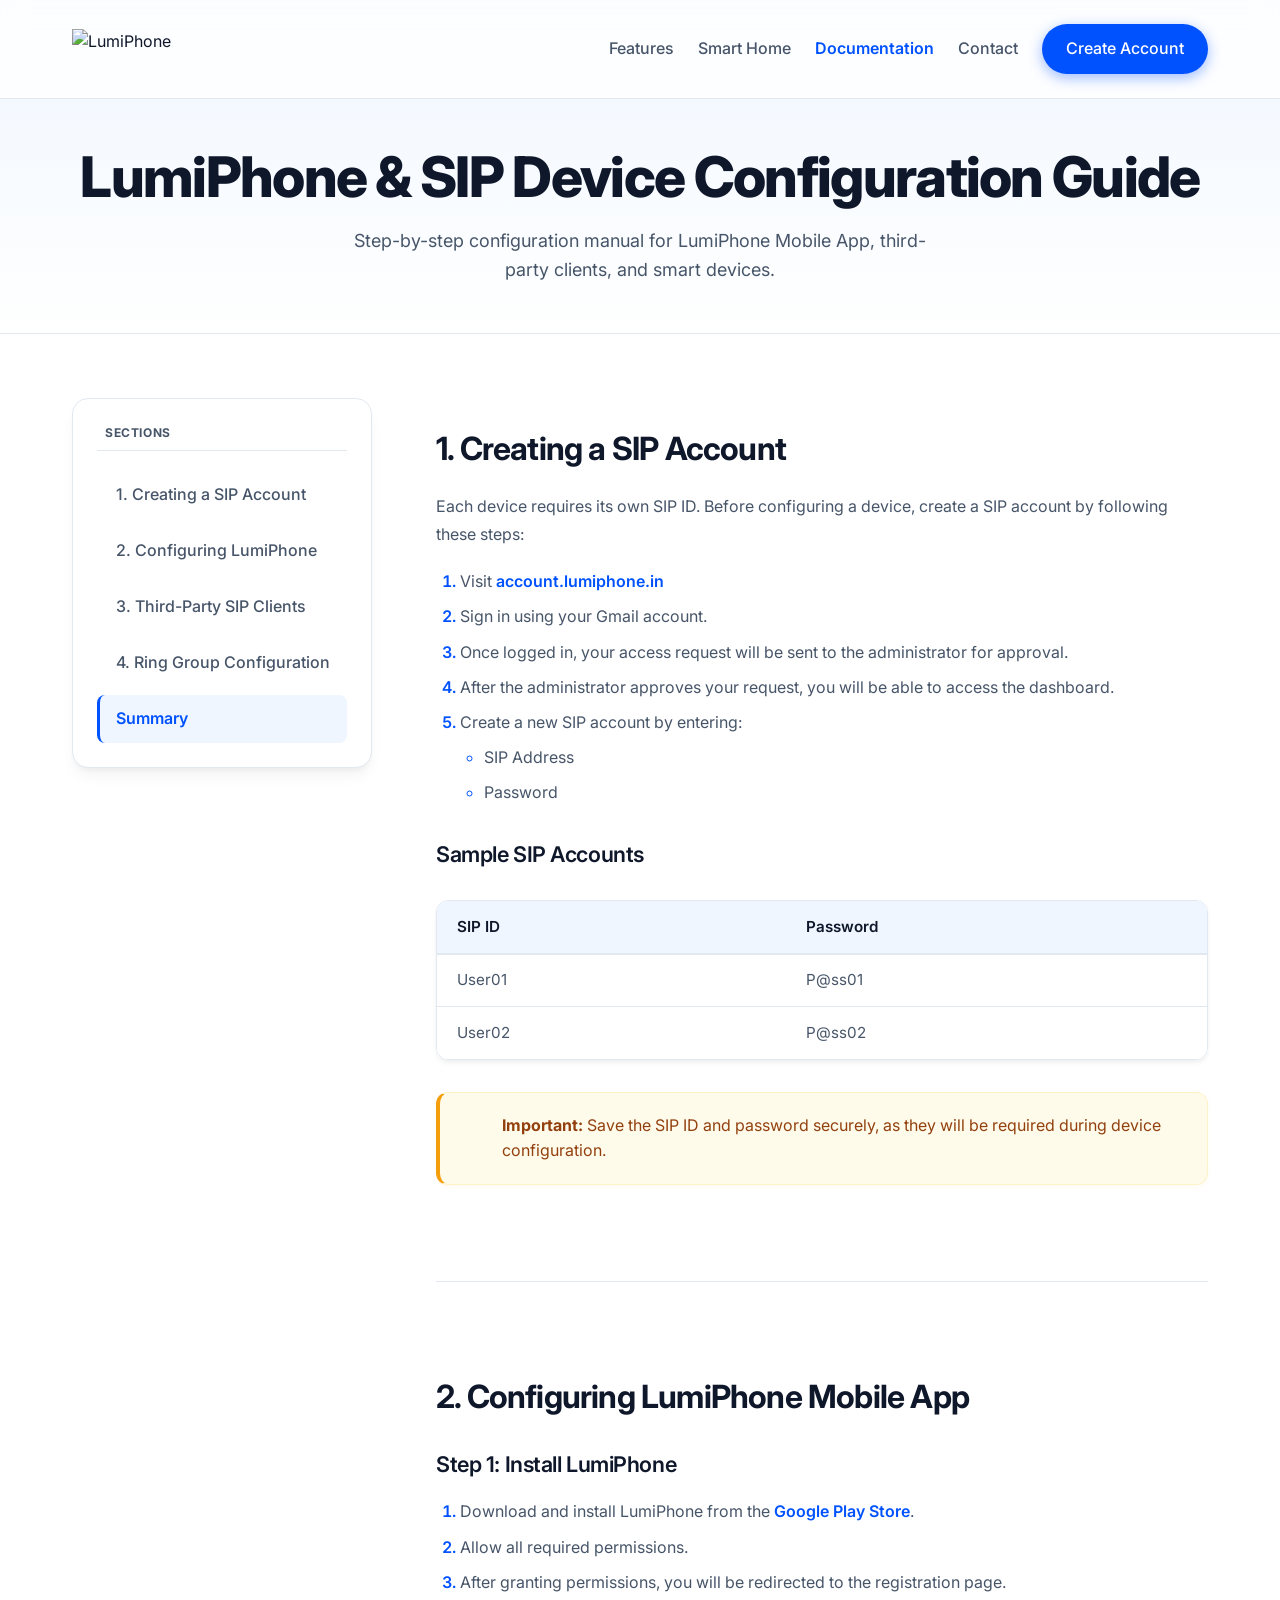
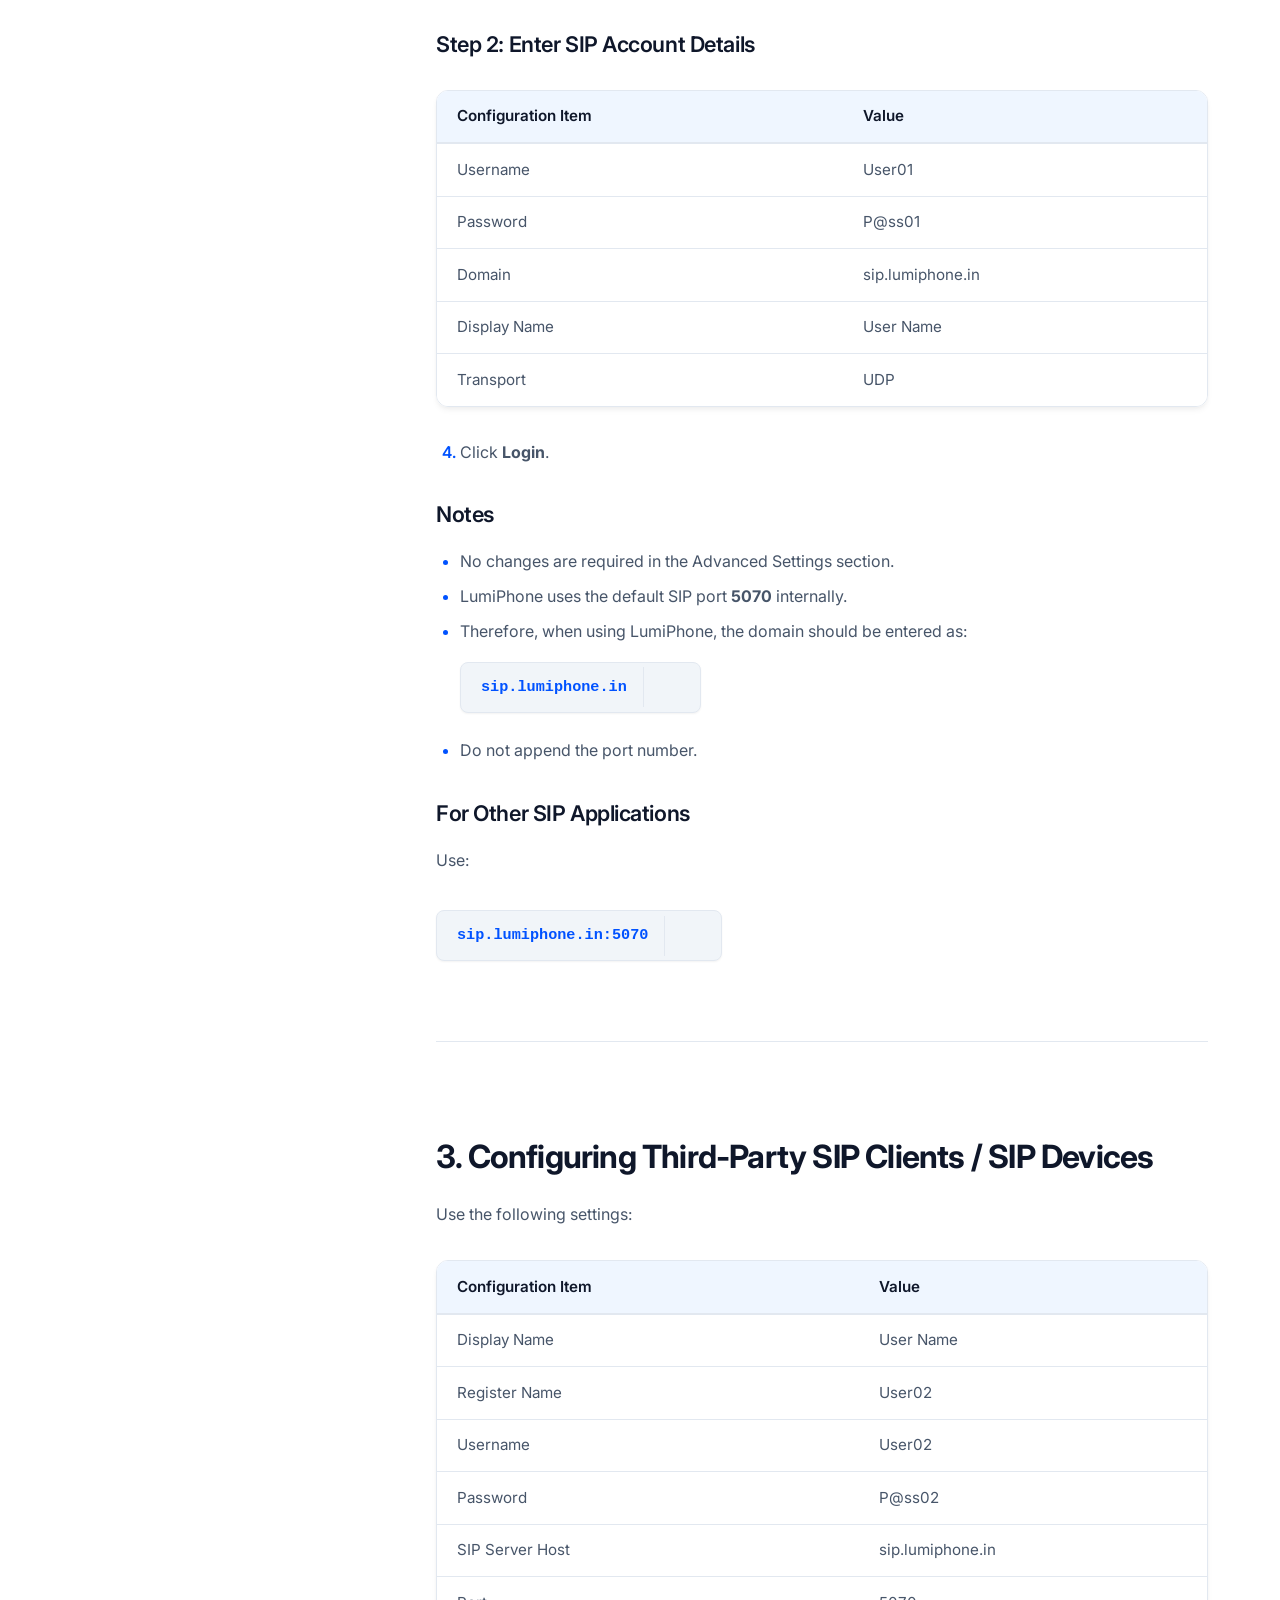
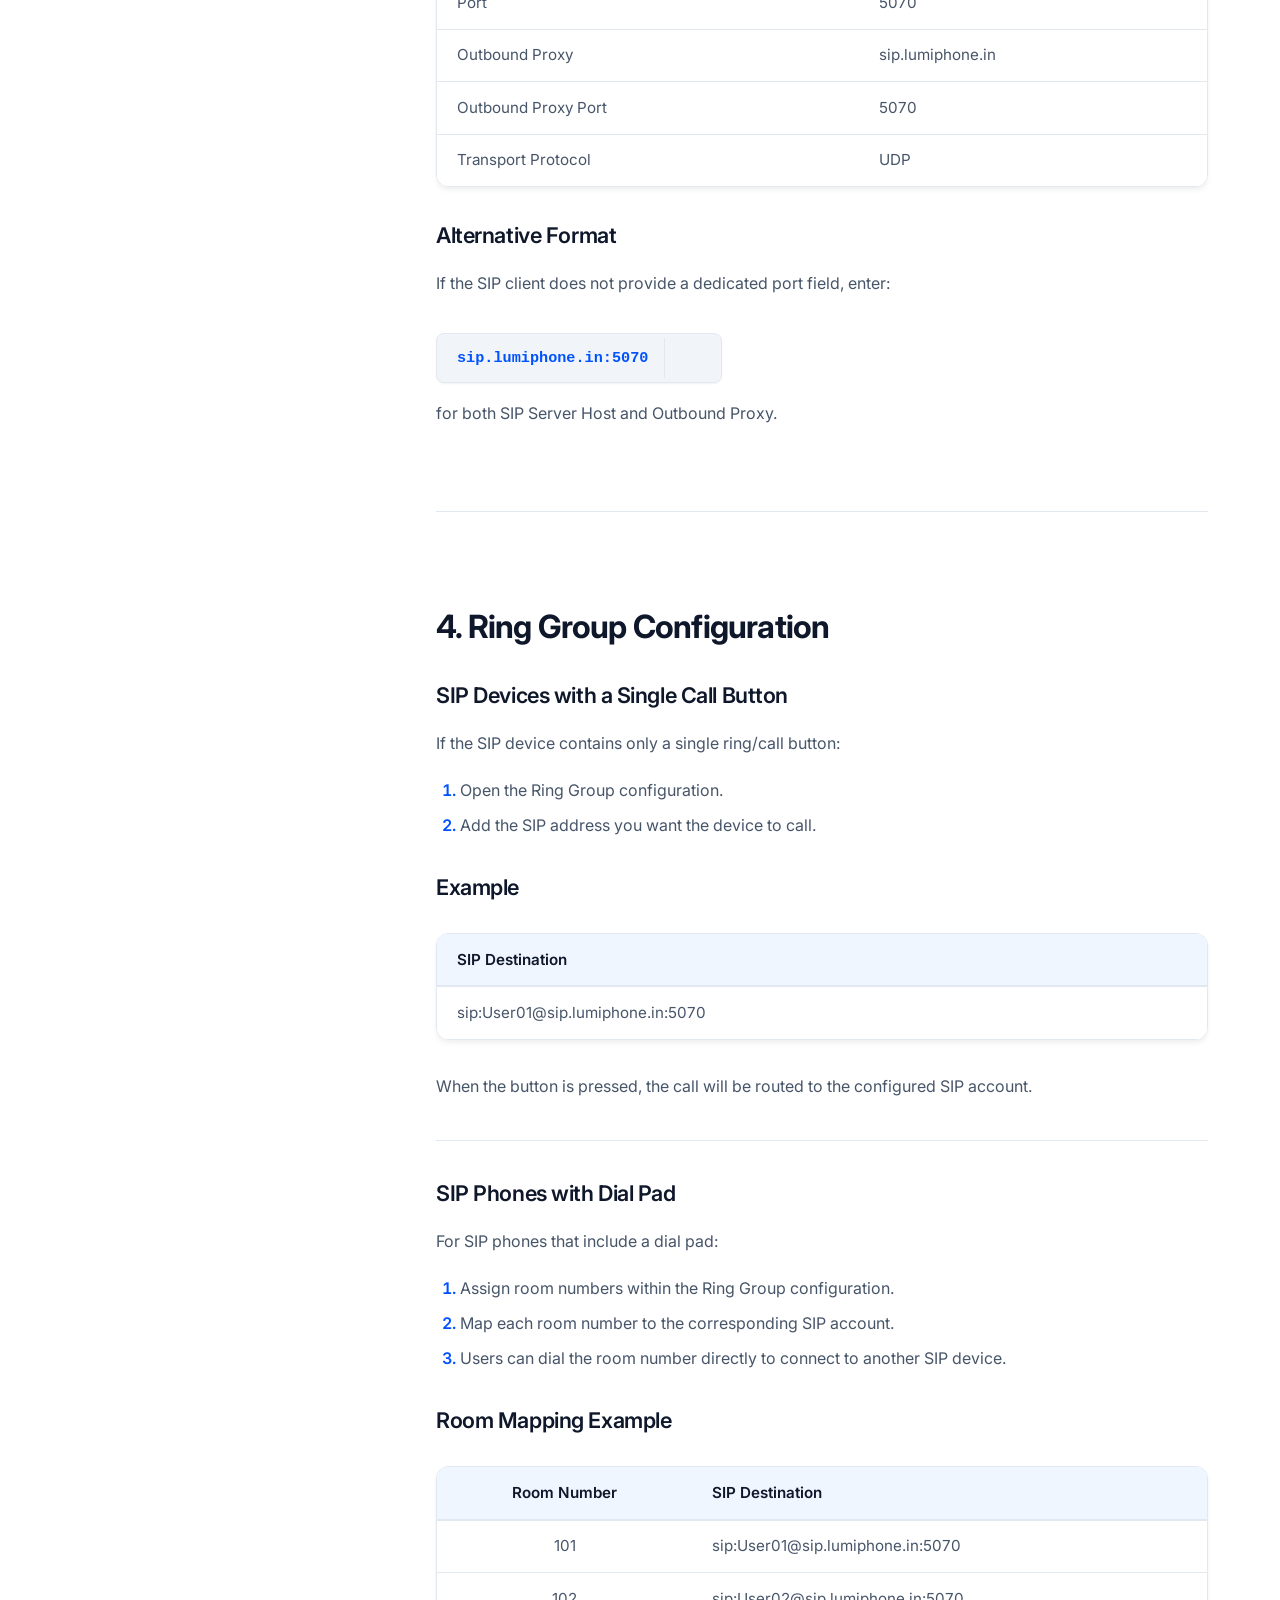
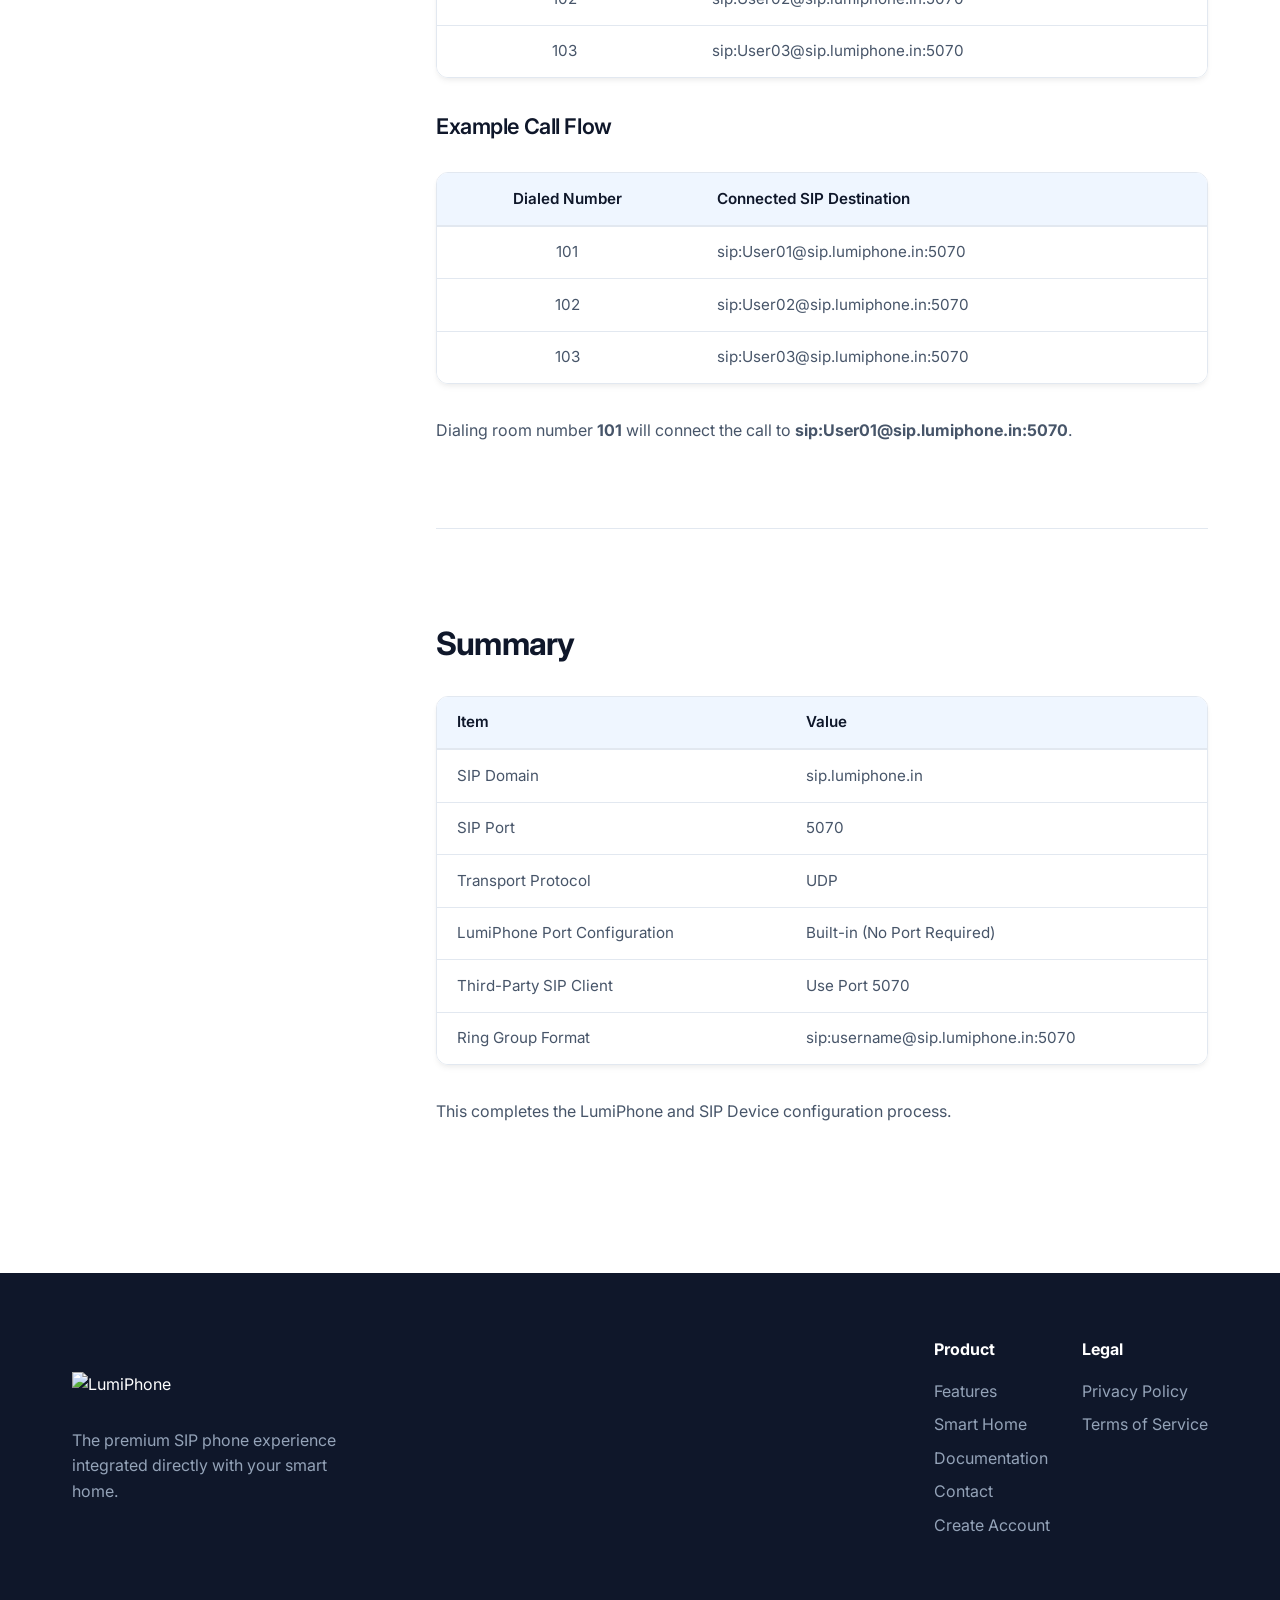
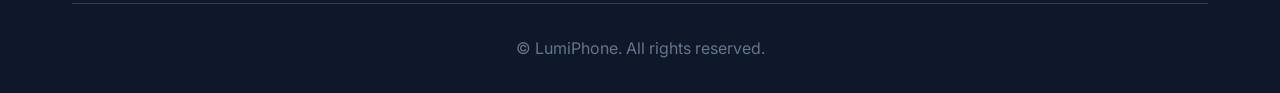
==== commit e3874a43: "add" ====
--- a/documentation.html
+++ b/documentation.html
@@ -35,7 +35,7 @@
     }
 
     .doc-sidebar {
-      width: 280px;
+      width: 300px;
       flex-shrink: 0;
       position: sticky;
       top: 100px;
@@ -77,6 +77,7 @@
       font-weight: 500;
       transition: all 0.2s ease;
       border-left: 3px solid transparent;
+      white-space: nowrap; /* Prevent sidebar link text from breaking to next line */
     }
 
     .doc-sidebar-link:hover {
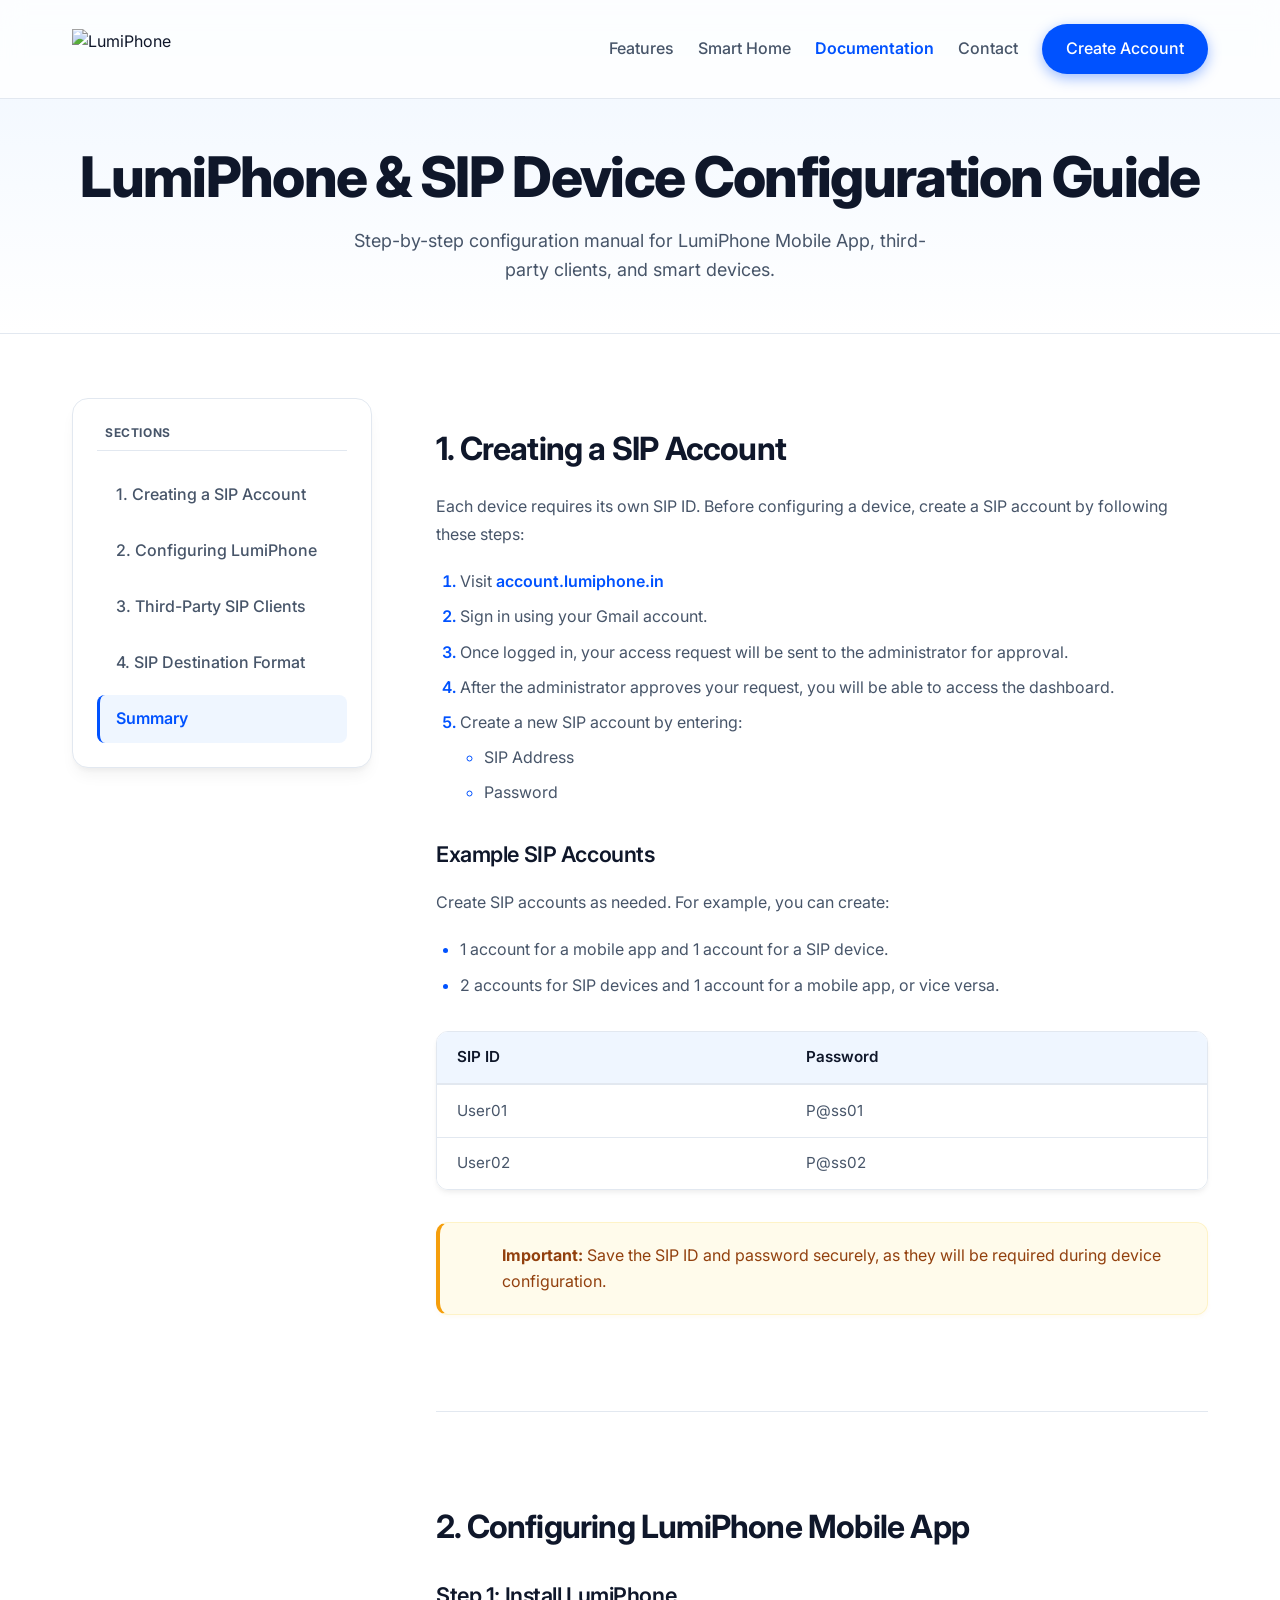
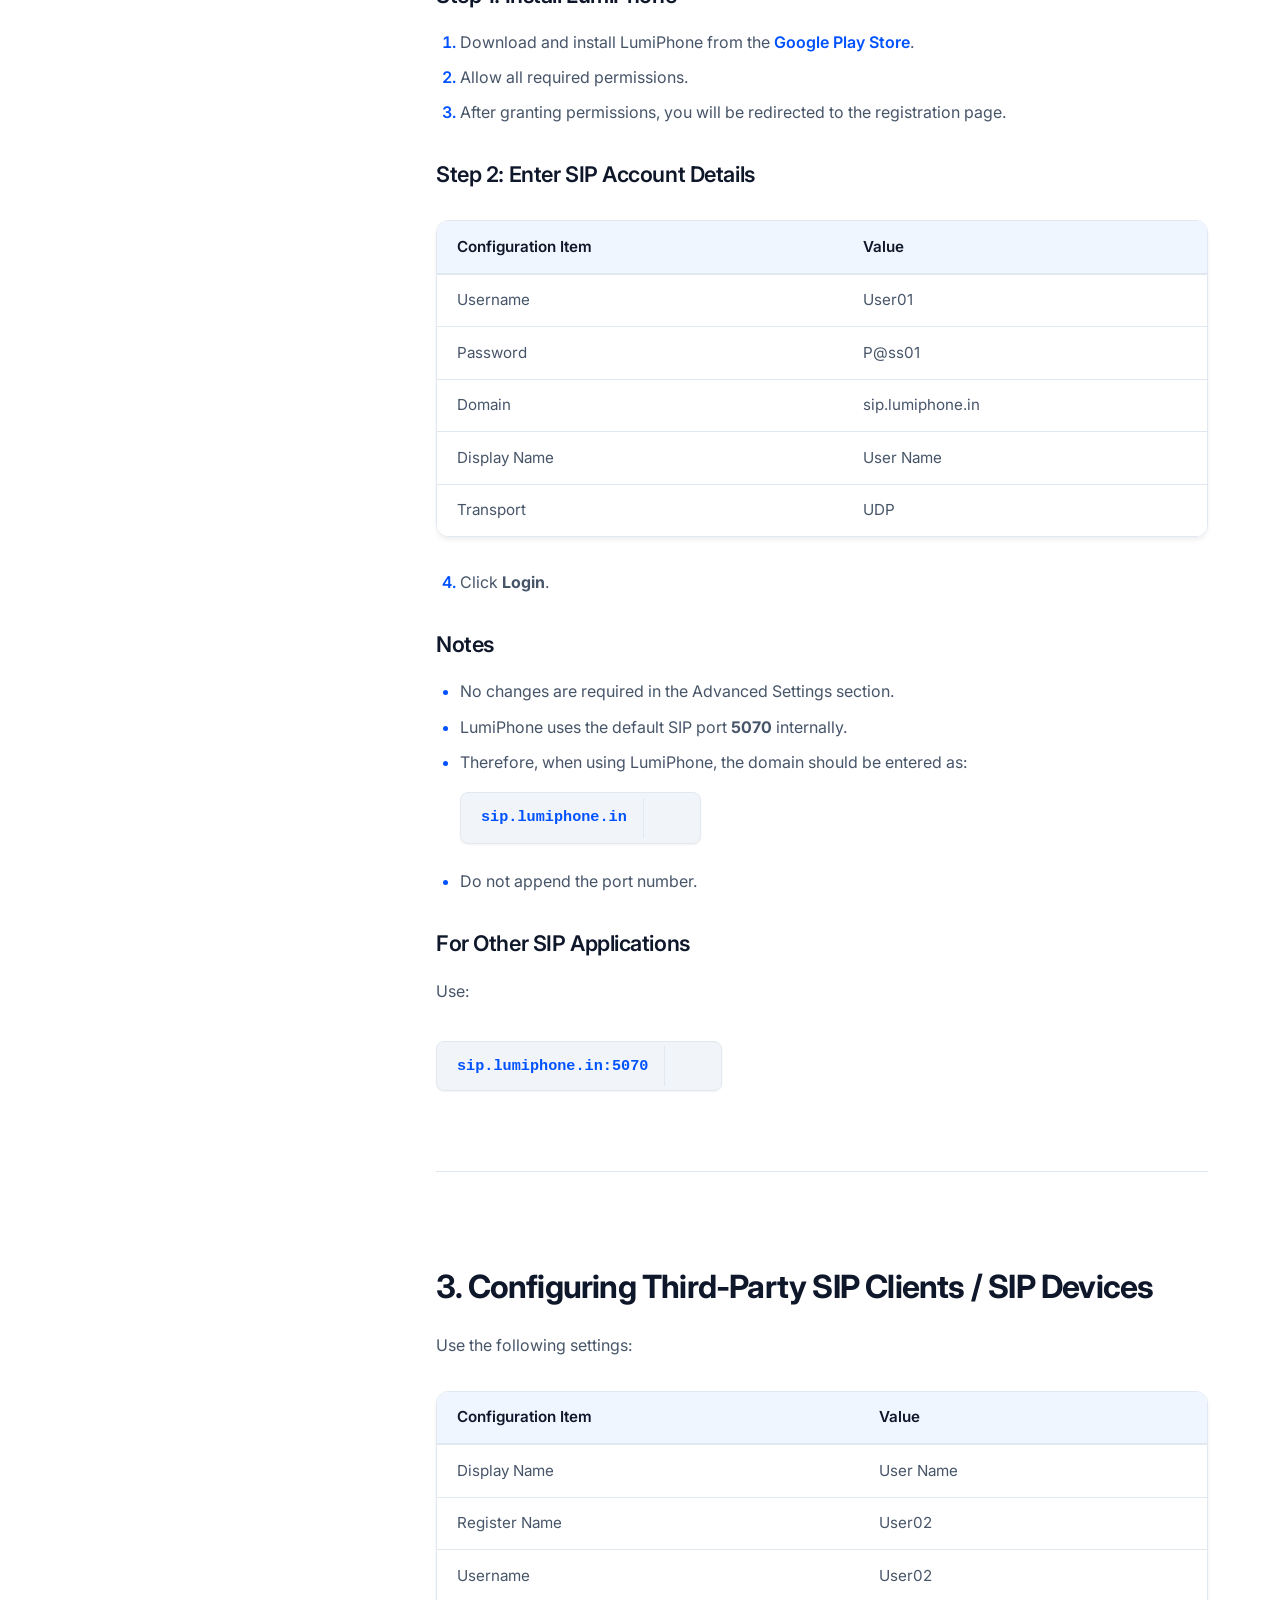
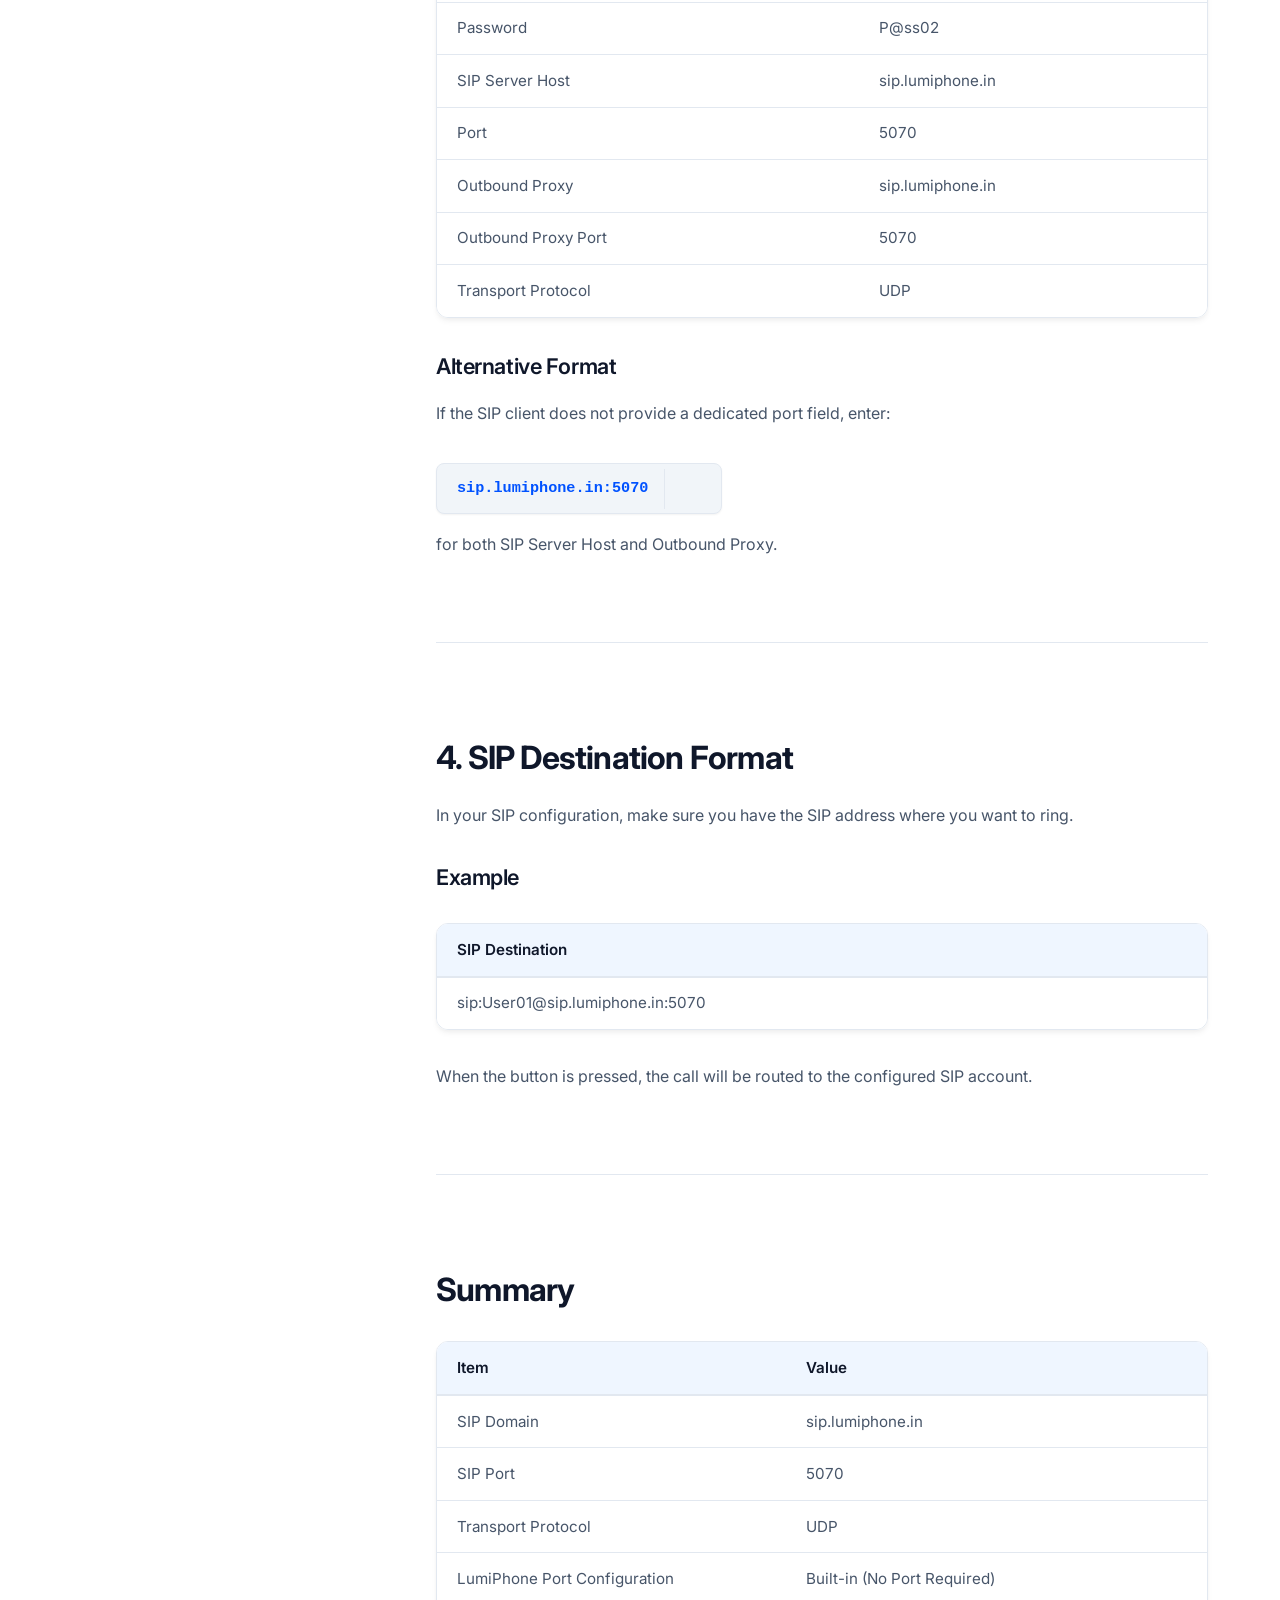
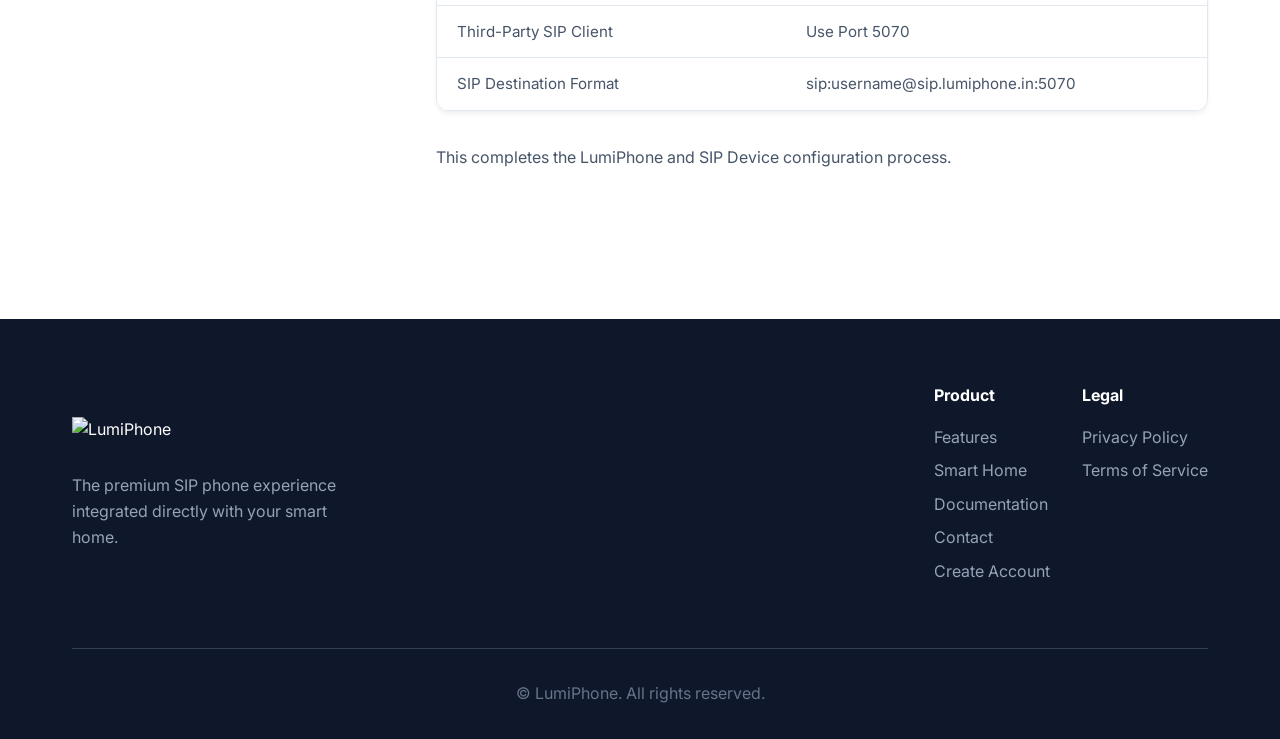
==== commit 03971f48: "add" ====
--- a/documentation.html
+++ b/documentation.html
@@ -4,7 +4,7 @@
   <meta charset="UTF-8">
   <meta name="viewport" content="width=device-width, initial-scale=1.0">
   <title>Documentation | LumiPhone</title>
-  <meta name="description" content="LumiPhone & SIP Device Configuration Guide. Learn how to create a SIP account, configure the LumiPhone mobile app, setup third-party SIP clients or devices, and configure ring groups.">
+  <meta name="description" content="LumiPhone & SIP Device Configuration Guide. Learn how to create a SIP account, configure the LumiPhone mobile app, setup third-party SIP clients or devices, and configure SIP destinations.">
   <link rel="stylesheet" href="style.css">
   <!-- Load Lucide Icons -->
   <script src="https://unpkg.com/lucide@latest"></script>
@@ -469,7 +469,7 @@
         <li><a href="#creating-sip-account" class="doc-sidebar-link active">1. Creating a SIP Account</a></li>
         <li><a href="#configuring-lumiphone" class="doc-sidebar-link">2. Configuring LumiPhone</a></li>
         <li><a href="#configuring-third-party" class="doc-sidebar-link">3. Third-Party SIP Clients</a></li>
-        <li><a href="#ring-group-configuration" class="doc-sidebar-link">4. Ring Group Configuration</a></li>
+        <li><a href="#sip-configuration" class="doc-sidebar-link">4. SIP Destination Format</a></li>
         <li><a href="#summary" class="doc-sidebar-link">Summary</a></li>
       </ul>
     </aside>
@@ -494,7 +494,12 @@
           </li>
         </ol>
 
-        <h3>Sample SIP Accounts</h3>
+        <h3>Example SIP Accounts</h3>
+        <p>Create SIP accounts as needed. For example, you can create:</p>
+        <ul>
+          <li>1 account for a mobile app and 1 account for a SIP device.</li>
+          <li>2 accounts for SIP devices and 1 account for a mobile app, or vice versa.</li>
+        </ul>
         <div class="table-container">
           <table>
             <thead>
@@ -664,15 +669,10 @@
       </section>
 
       <!-- Section 4 -->
-      <section id="ring-group-configuration" class="doc-section">
-        <h2>4. Ring Group Configuration</h2>
+      <section id="sip-configuration" class="doc-section">
+        <h2>4. SIP Destination Format</h2>
         
-        <h3>SIP Devices with a Single Call Button</h3>
-        <p>If the SIP device contains only a single ring/call button:</p>
-        <ol>
-          <li>Open the Ring Group configuration.</li>
-          <li>Add the SIP address you want the device to call.</li>
-        </ol>
+        <p>In your SIP configuration, make sure you have the SIP address where you want to ring.</p>
 
         <h3>Example</h3>
         <div class="table-container">
@@ -691,70 +691,6 @@
         </div>
 
         <p>When the button is pressed, the call will be routed to the configured SIP account.</p>
-
-        <hr style="margin: 2.5rem 0; border: 0; border-top: 1px solid var(--border-color);">
-
-        <h3>SIP Phones with Dial Pad</h3>
-        <p>For SIP phones that include a dial pad:</p>
-        <ol>
-          <li>Assign room numbers within the Ring Group configuration.</li>
-          <li>Map each room number to the corresponding SIP account.</li>
-          <li>Users can dial the room number directly to connect to another SIP device.</li>
-        </ol>
-
-        <h3>Room Mapping Example</h3>
-        <div class="table-container">
-          <table>
-            <thead>
-              <tr>
-                <th style="text-align: center;">Room Number</th>
-                <th>SIP Destination</th>
-              </tr>
-            </thead>
-            <tbody>
-              <tr>
-                <td style="text-align: center;">101</td>
-                <td>sip:User01@sip.lumiphone.in:5070</td>
-              </tr>
-              <tr>
-                <td style="text-align: center;">102</td>
-                <td>sip:User02@sip.lumiphone.in:5070</td>
-              </tr>
-              <tr>
-                <td style="text-align: center;">103</td>
-                <td>sip:User03@sip.lumiphone.in:5070</td>
-              </tr>
-            </tbody>
-          </table>
-        </div>
-
-        <h3>Example Call Flow</h3>
-        <div class="table-container">
-          <table>
-            <thead>
-              <tr>
-                <th style="text-align: center;">Dialed Number</th>
-                <th>Connected SIP Destination</th>
-              </tr>
-            </thead>
-            <tbody>
-              <tr>
-                <td style="text-align: center;">101</td>
-                <td>sip:User01@sip.lumiphone.in:5070</td>
-              </tr>
-              <tr>
-                <td style="text-align: center;">102</td>
-                <td>sip:User02@sip.lumiphone.in:5070</td>
-              </tr>
-              <tr>
-                <td style="text-align: center;">103</td>
-                <td>sip:User03@sip.lumiphone.in:5070</td>
-              </tr>
-            </tbody>
-          </table>
-        </div>
-
-        <p>Dialing room number <strong>101</strong> will connect the call to <strong>sip:User01@sip.lumiphone.in:5070</strong>.</p>
       </section>
 
       <!-- Summary Section -->
@@ -790,7 +726,7 @@
                 <td>Use Port 5070</td>
               </tr>
               <tr>
-                <td>Ring Group Format</td>
+                <td>SIP Destination Format</td>
                 <td>sip:username@sip.lumiphone.in:5070</td>
               </tr>
             </tbody>
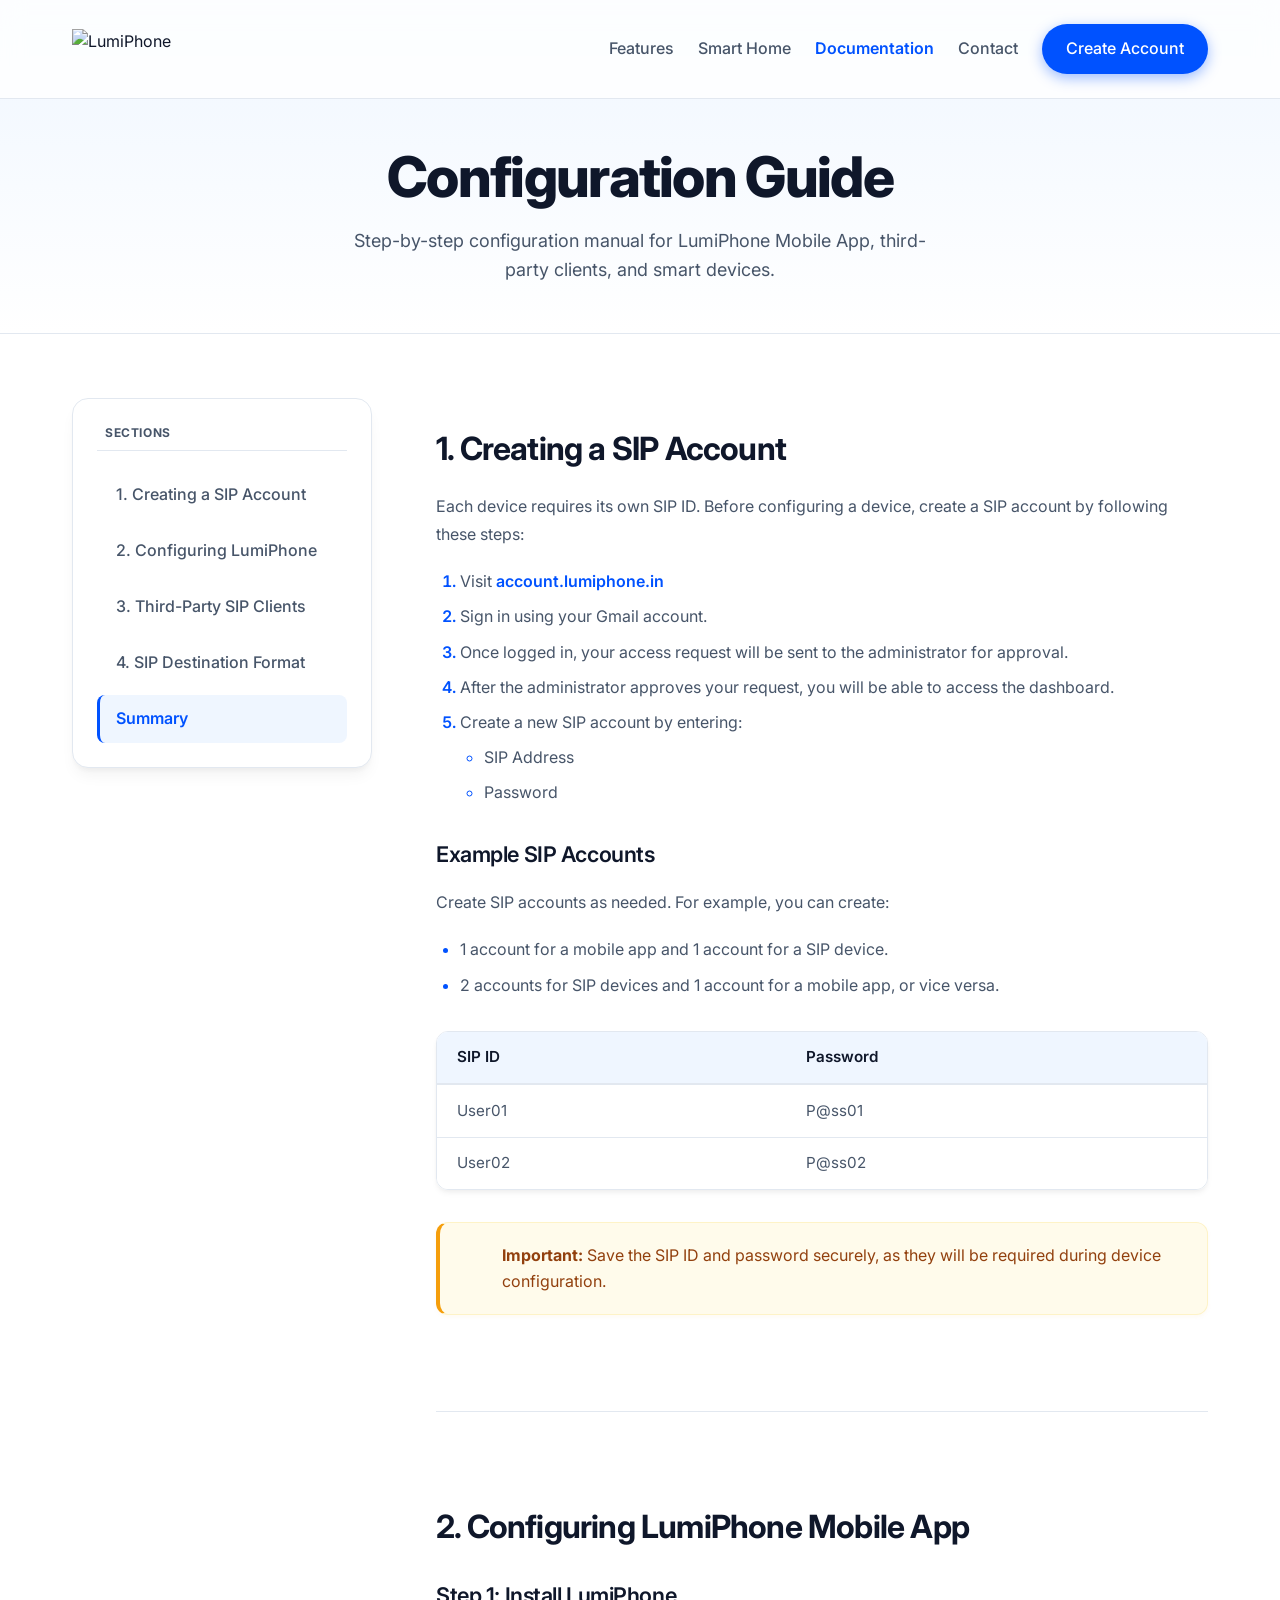
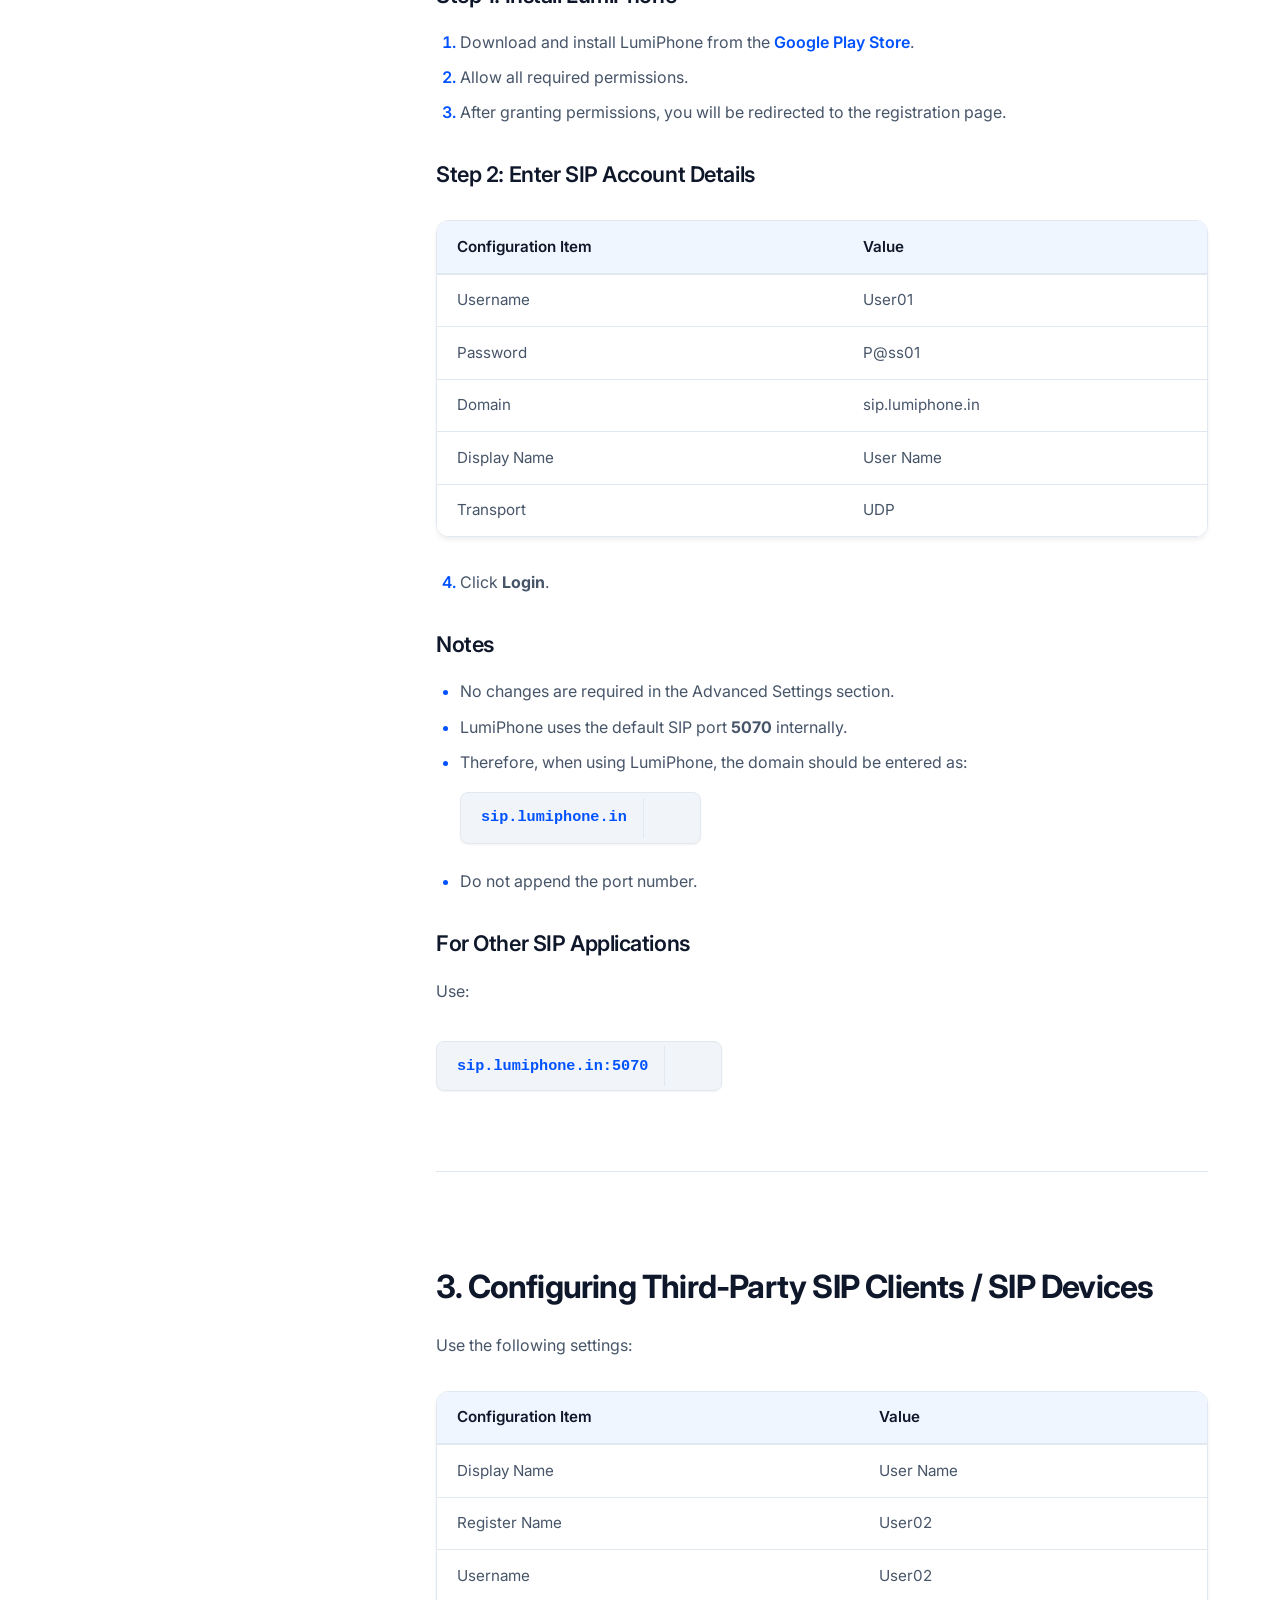
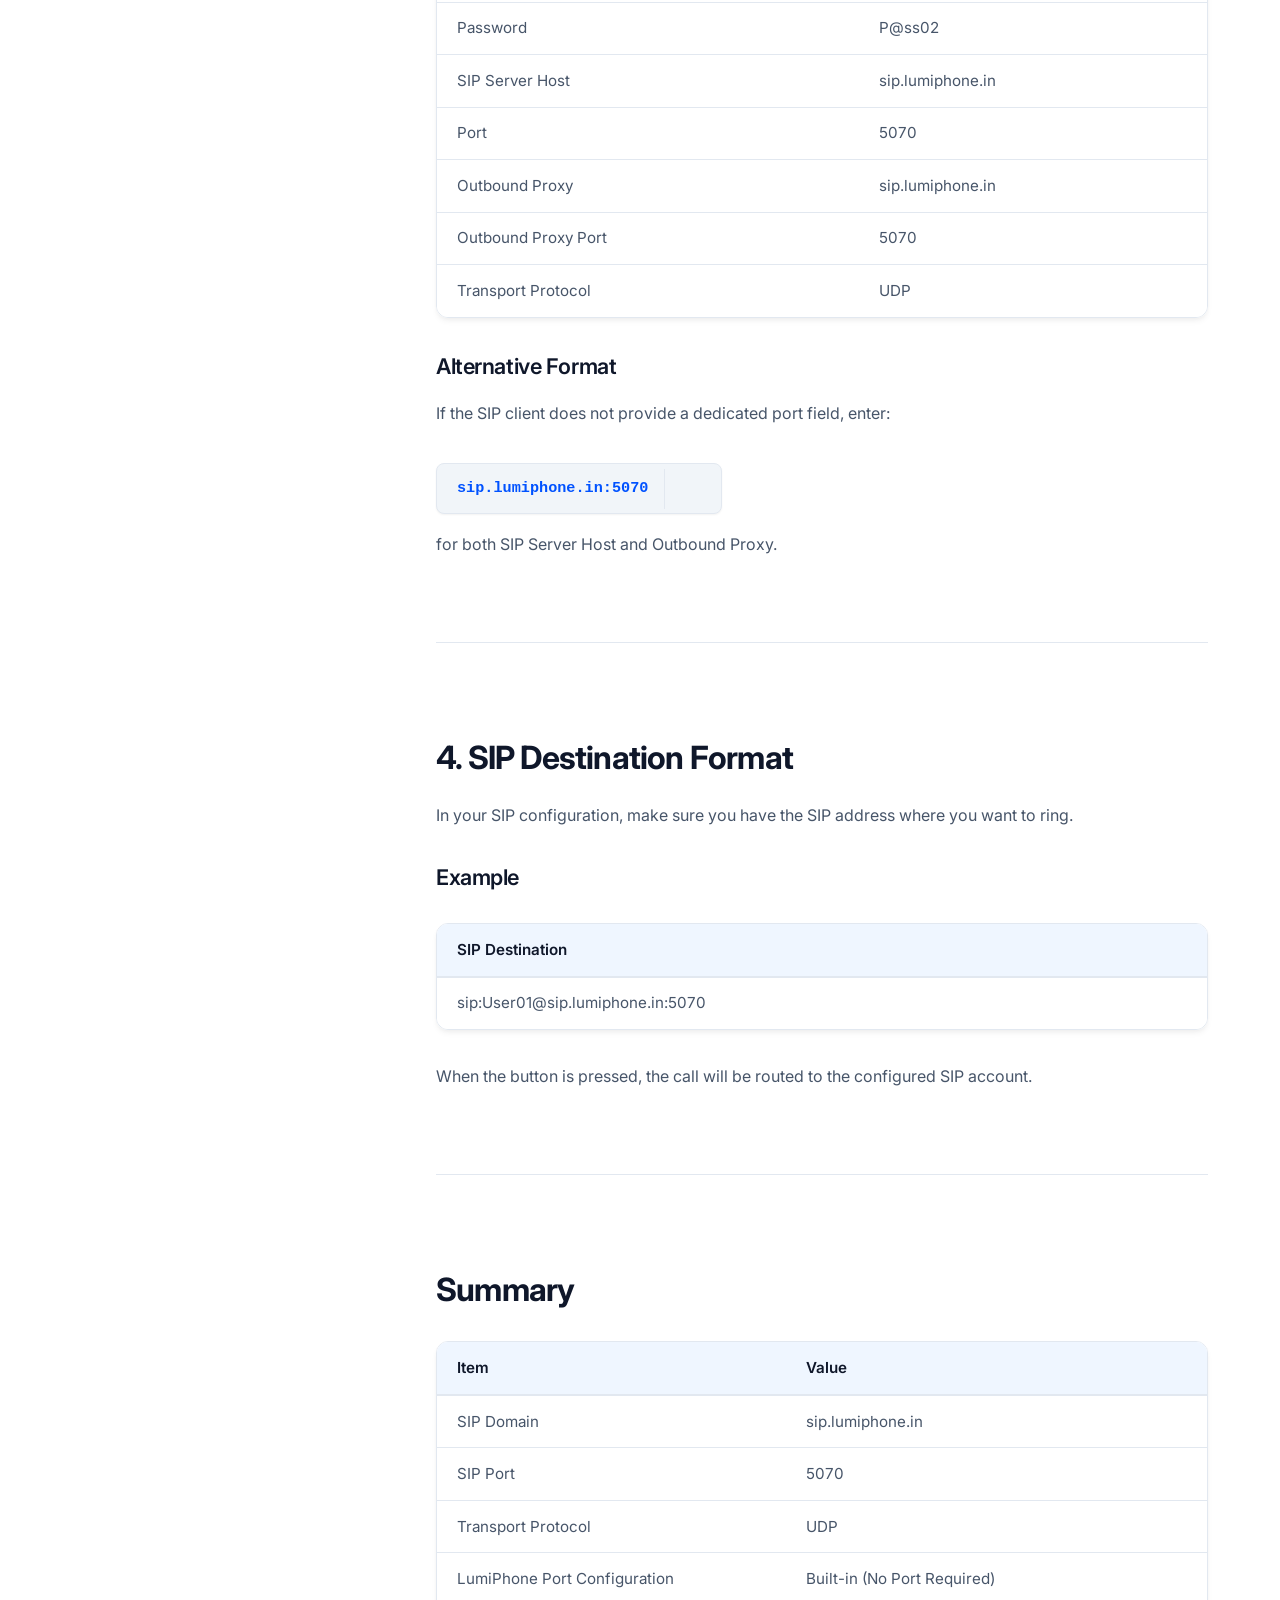
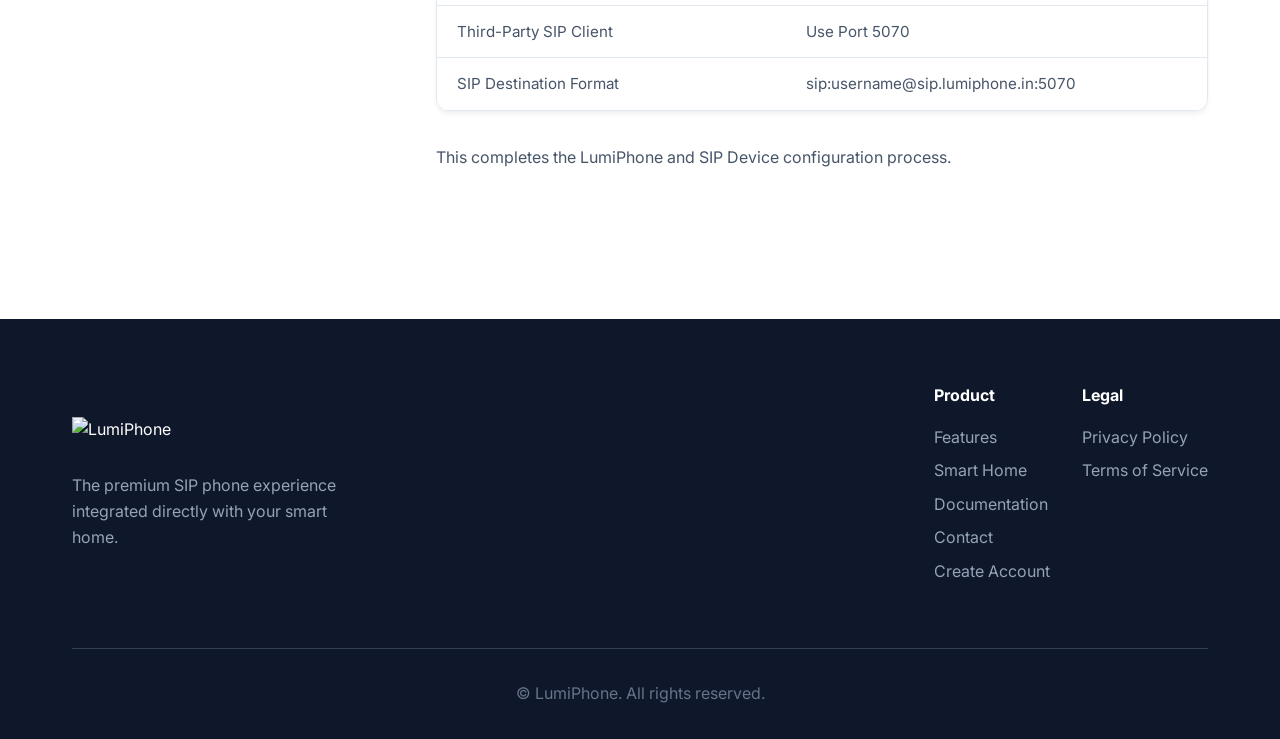
==== commit 670b330c: "add" ====
--- a/documentation.html
+++ b/documentation.html
@@ -452,7 +452,7 @@
   <!-- Doc Header -->
   <header class="doc-header">
     <div class="container">
-      <h1>LumiPhone & SIP Device Configuration Guide</h1>
+      <h1>Configuration Guide</h1>
       <p class="text-secondary" style="font-size: 1.125rem; max-width: 600px; margin: 0 auto;">
         Step-by-step configuration manual for LumiPhone Mobile App, third-party clients, and smart devices.
       </p>
